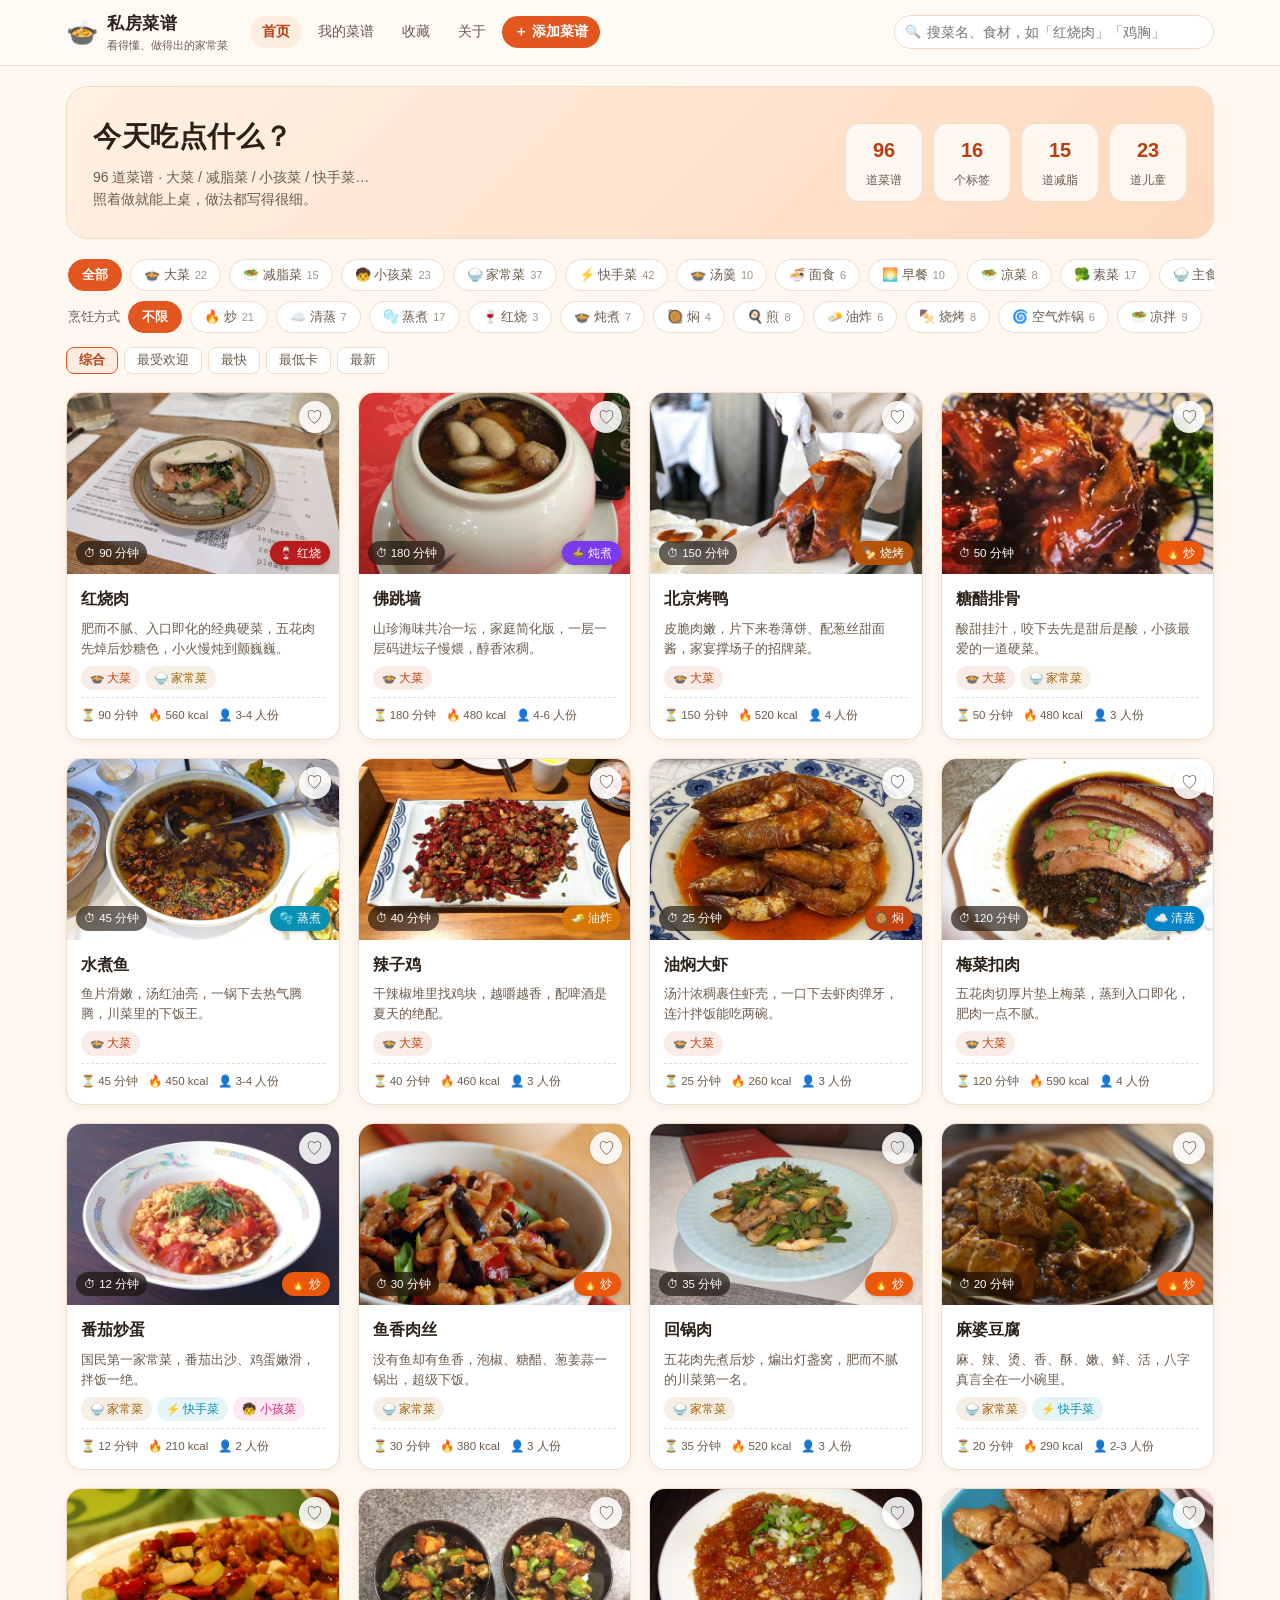
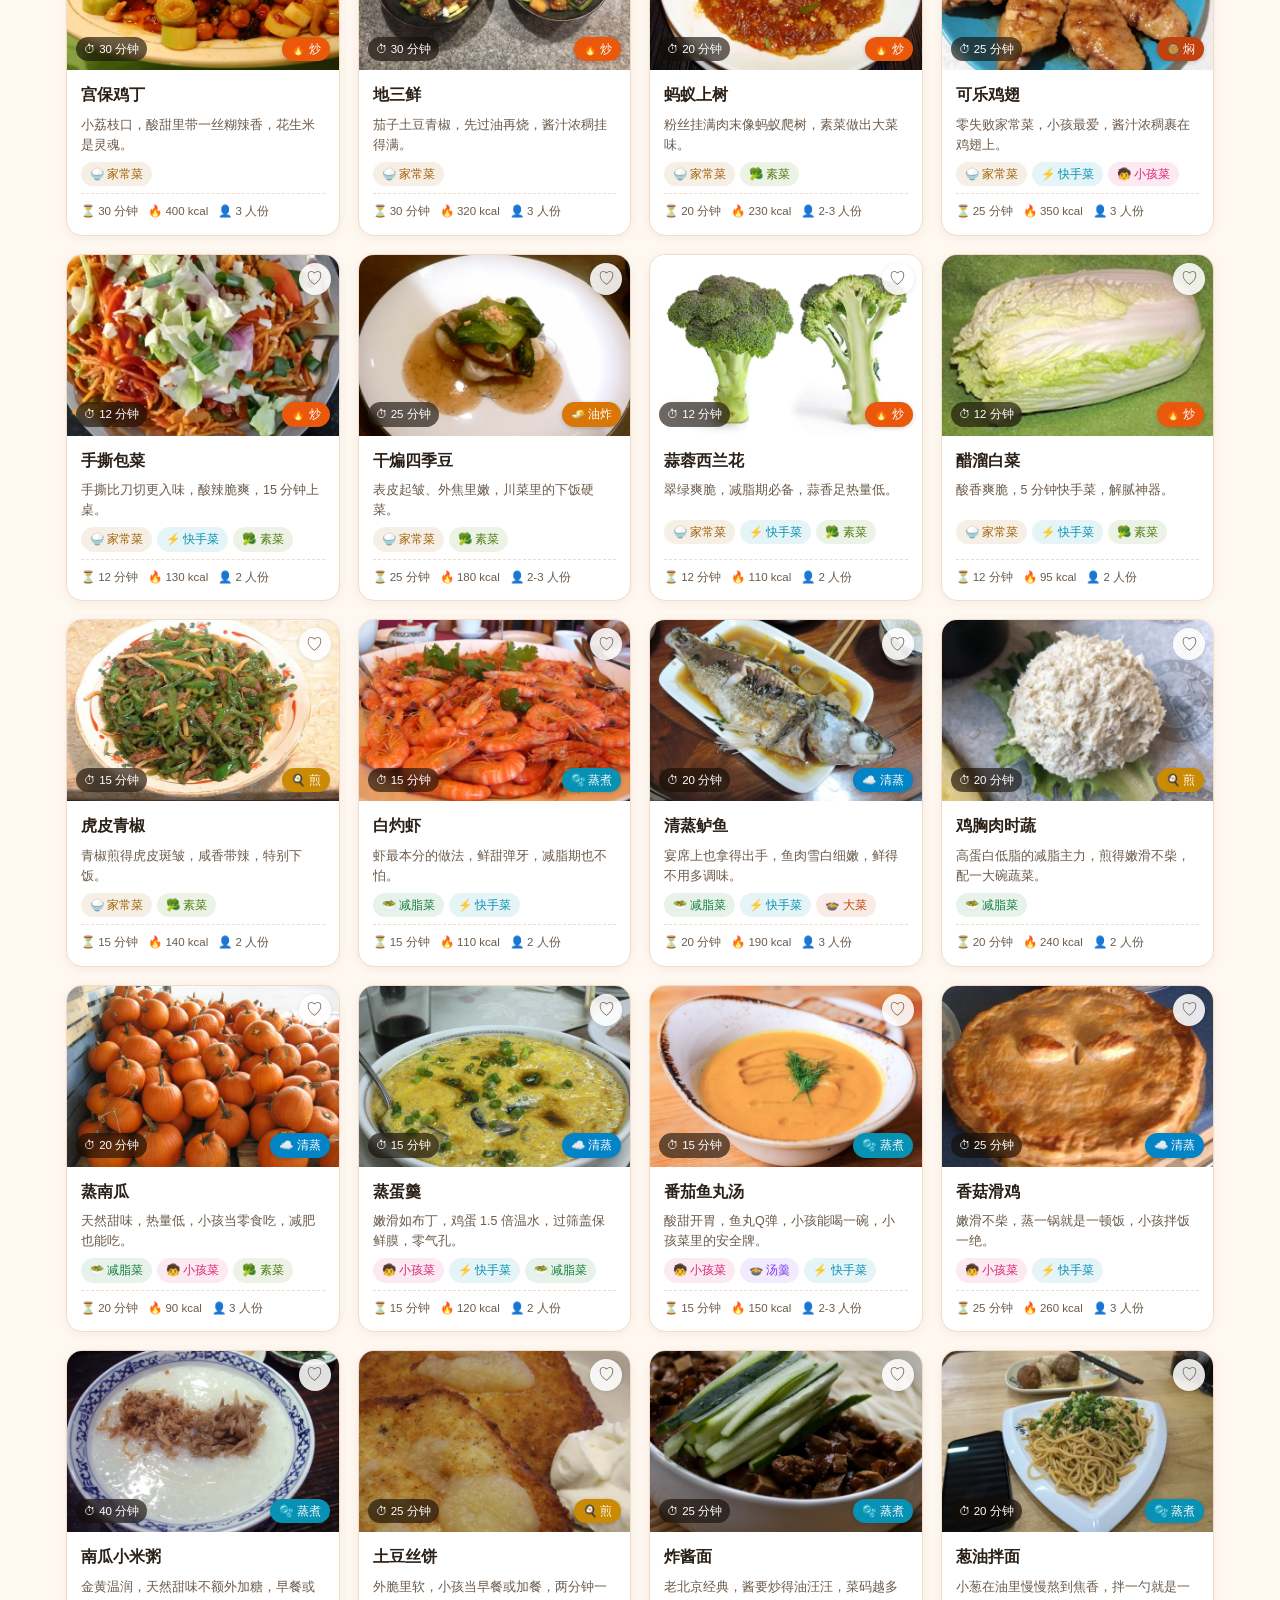
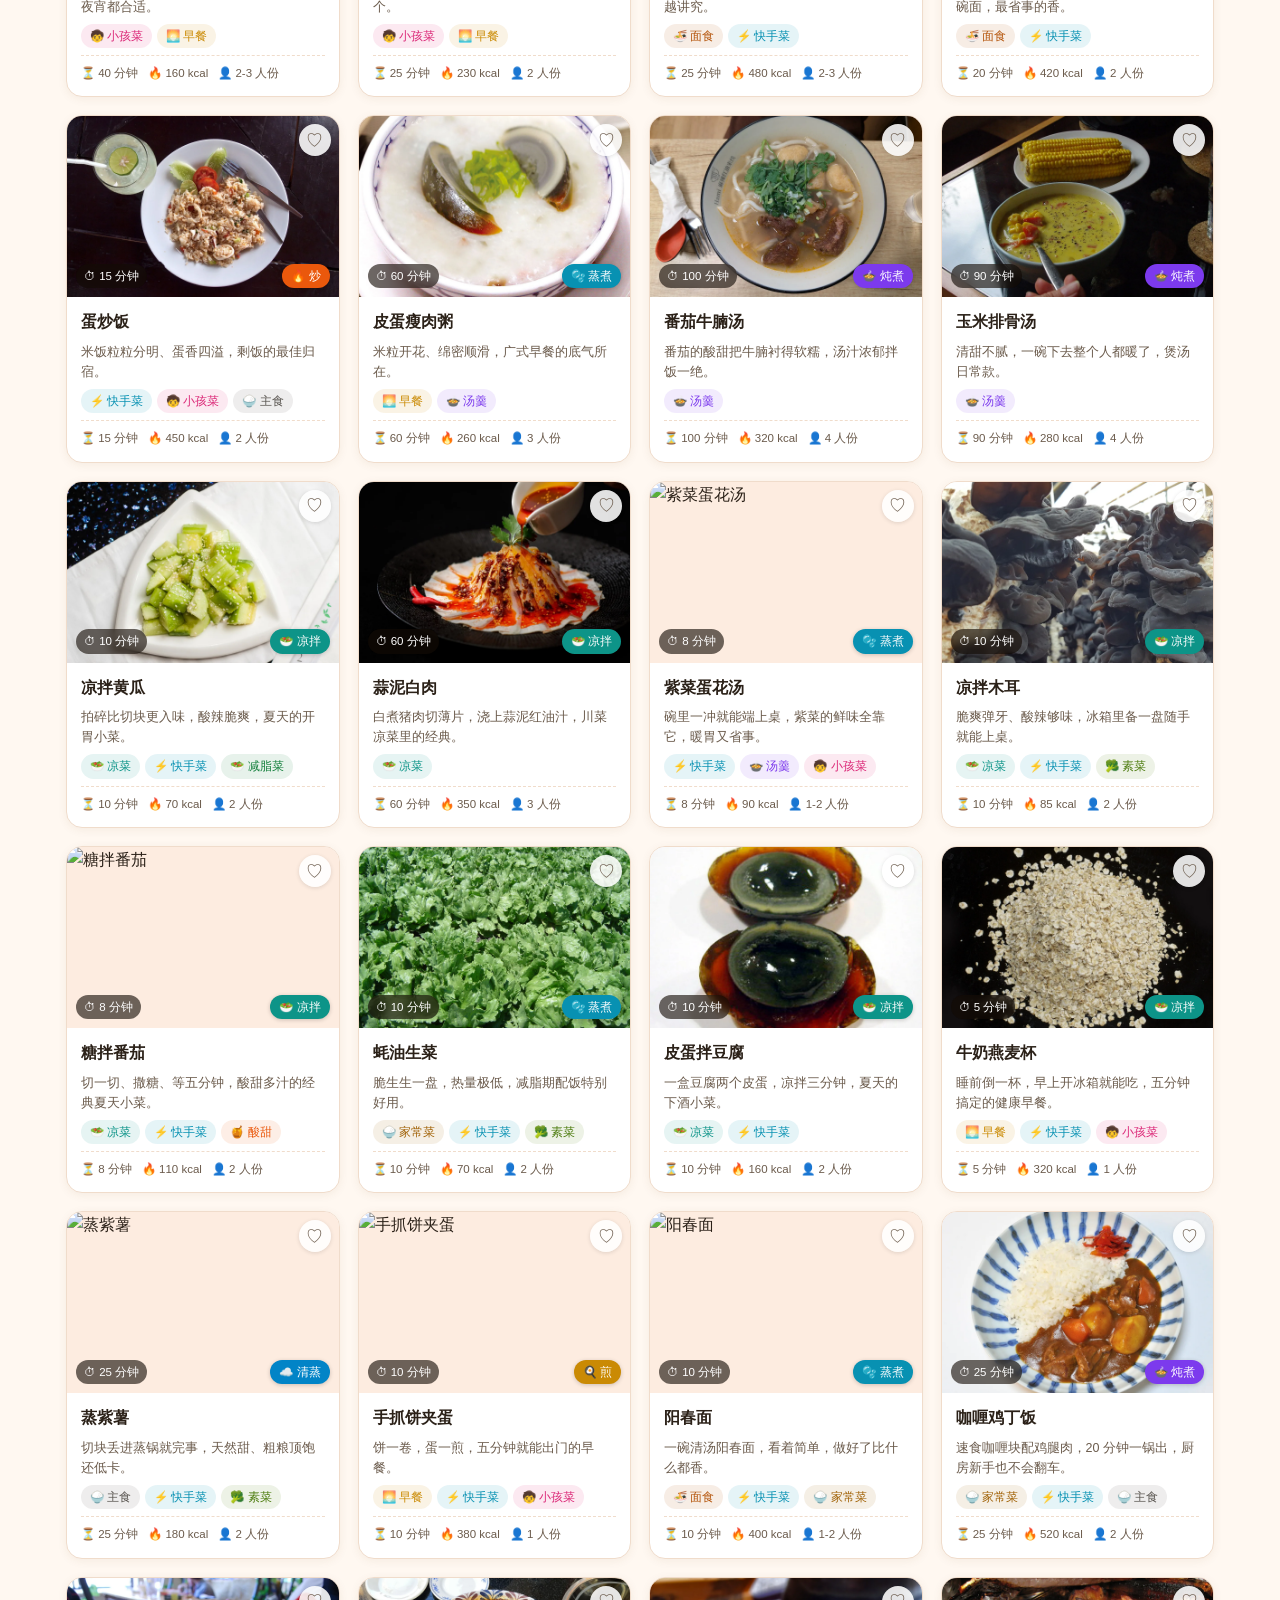
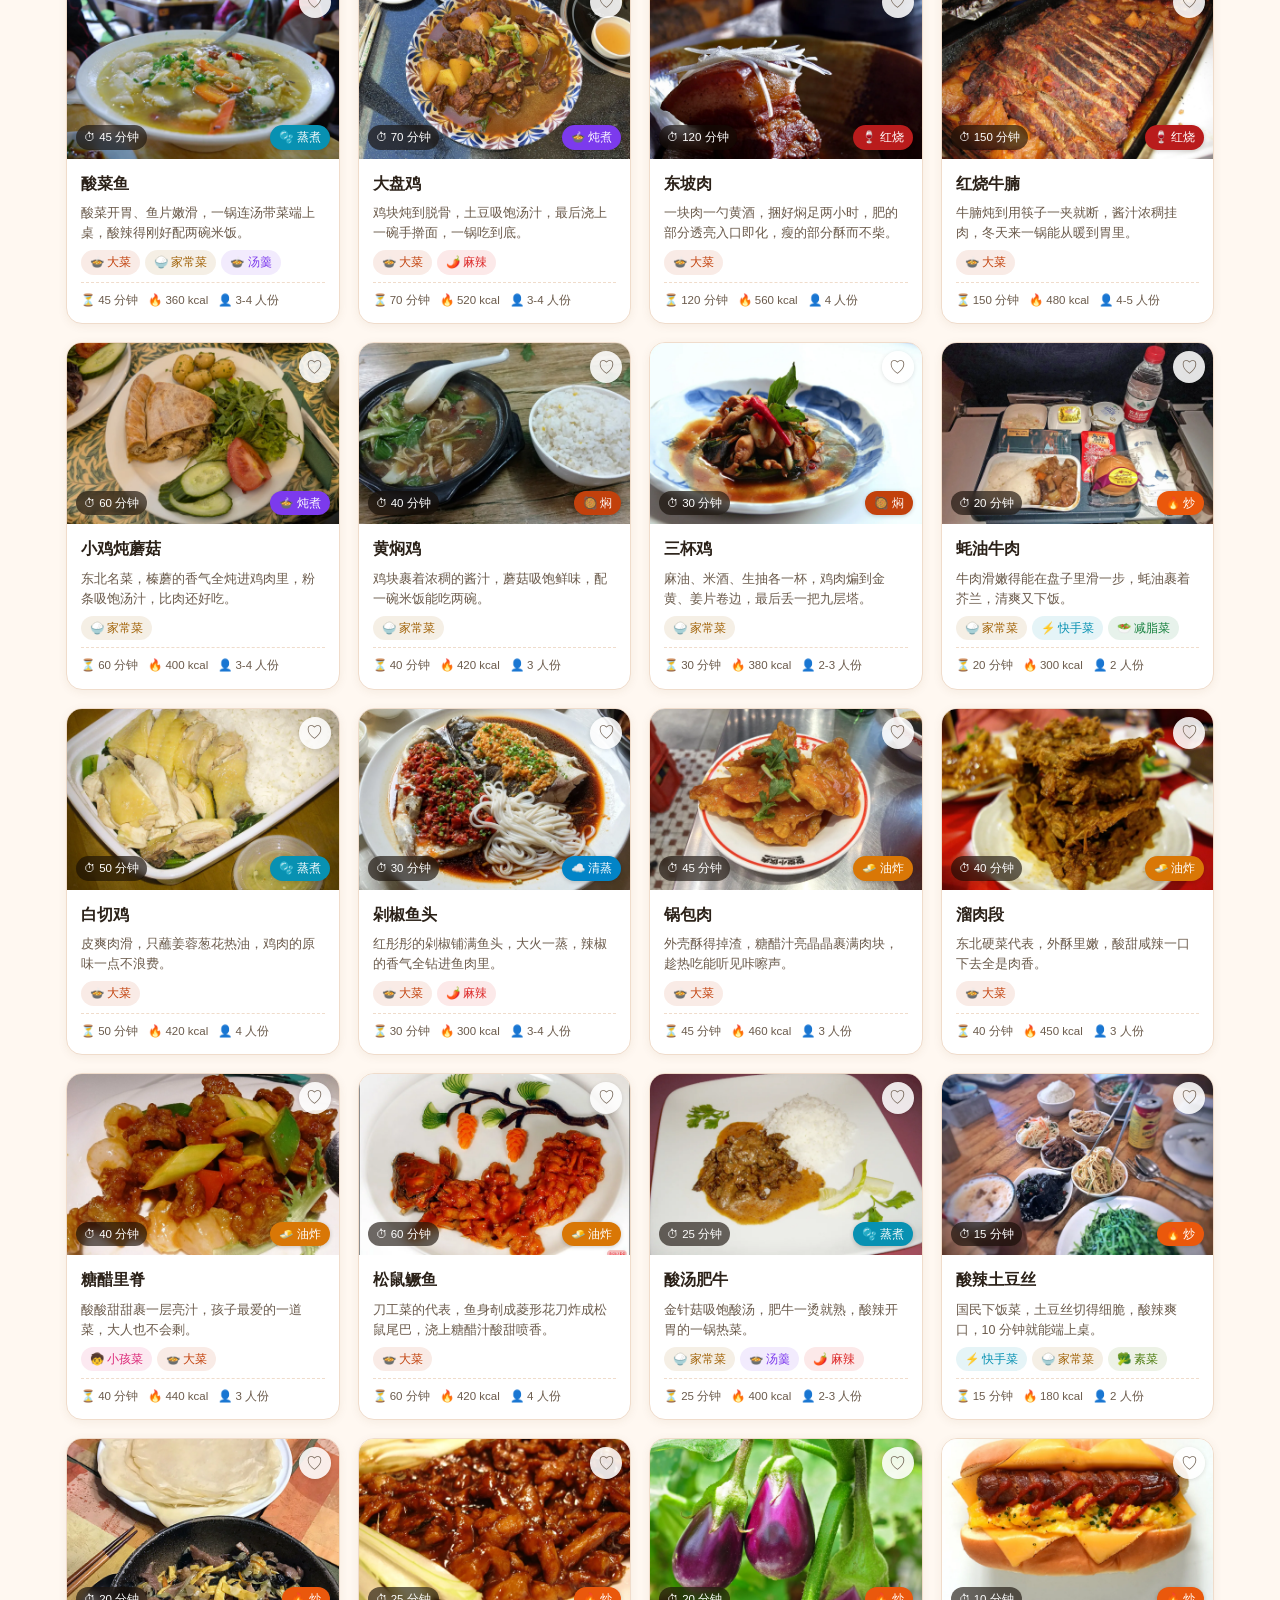
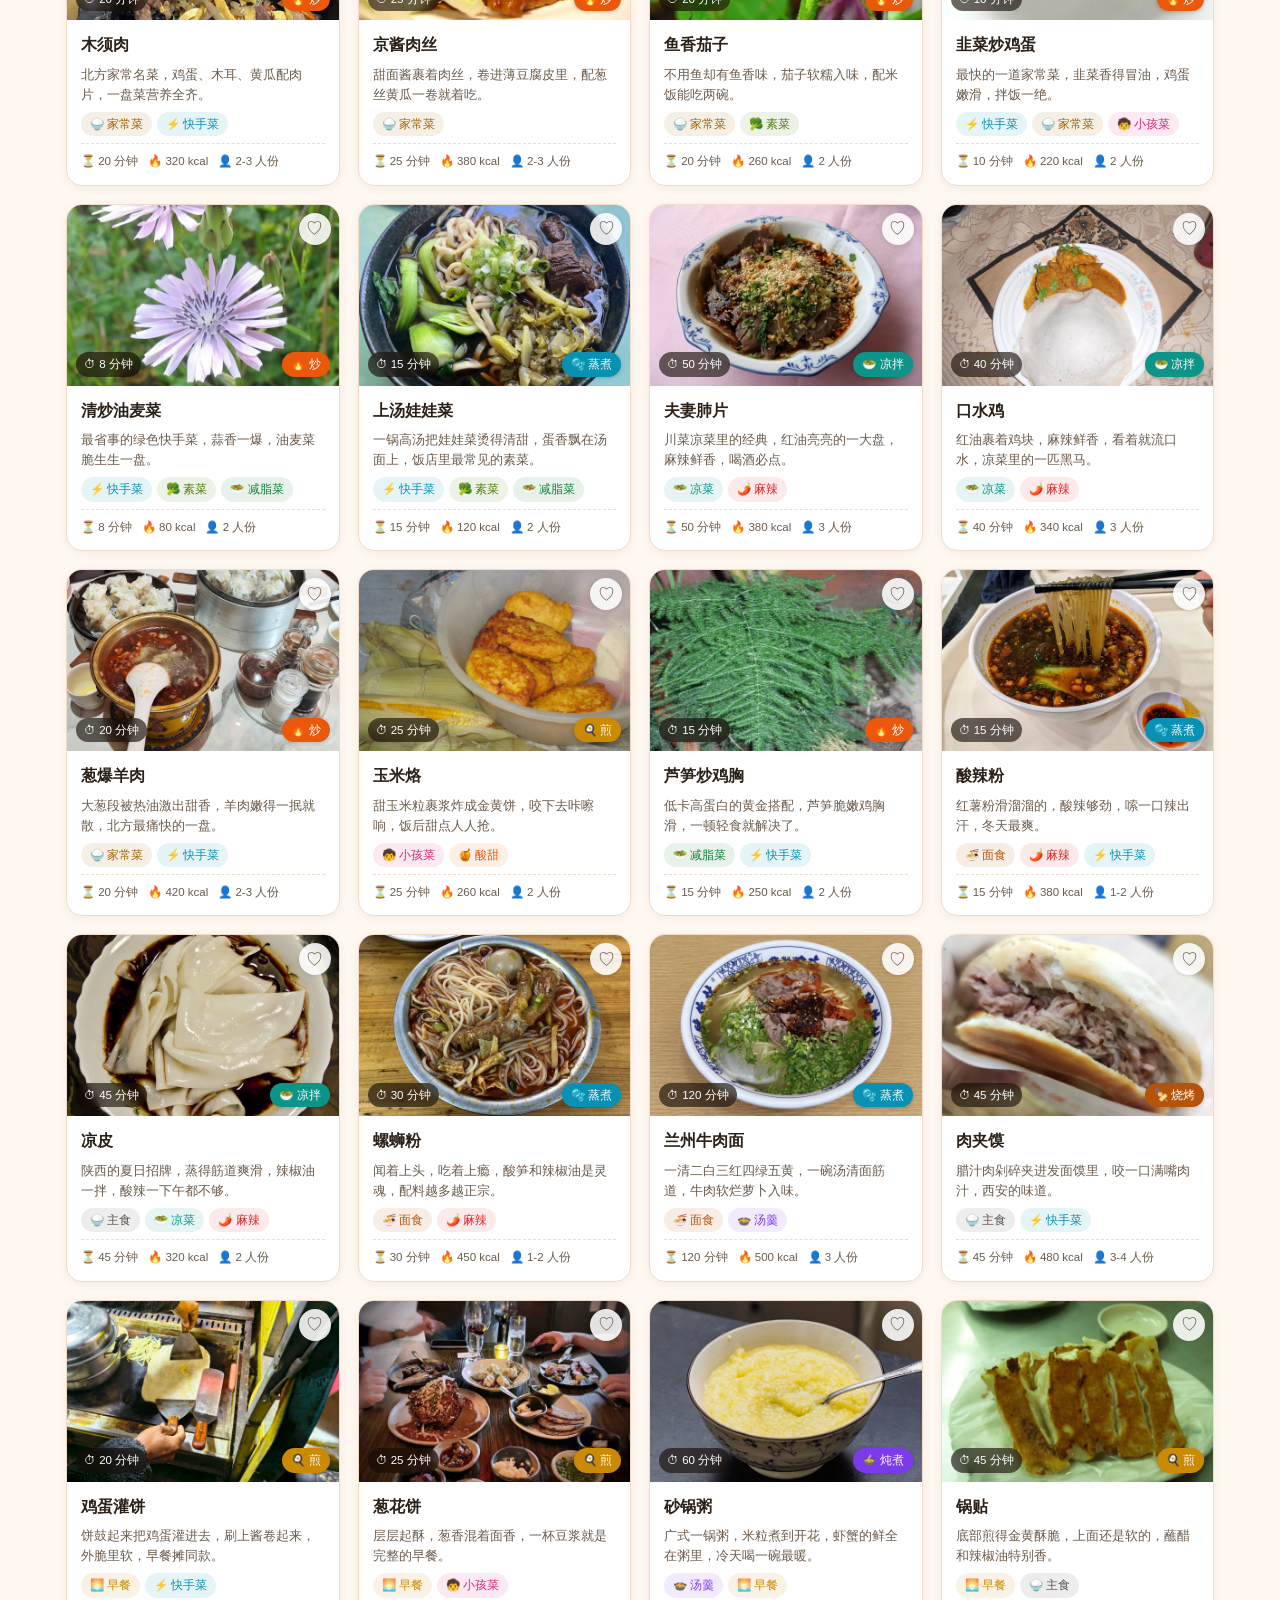
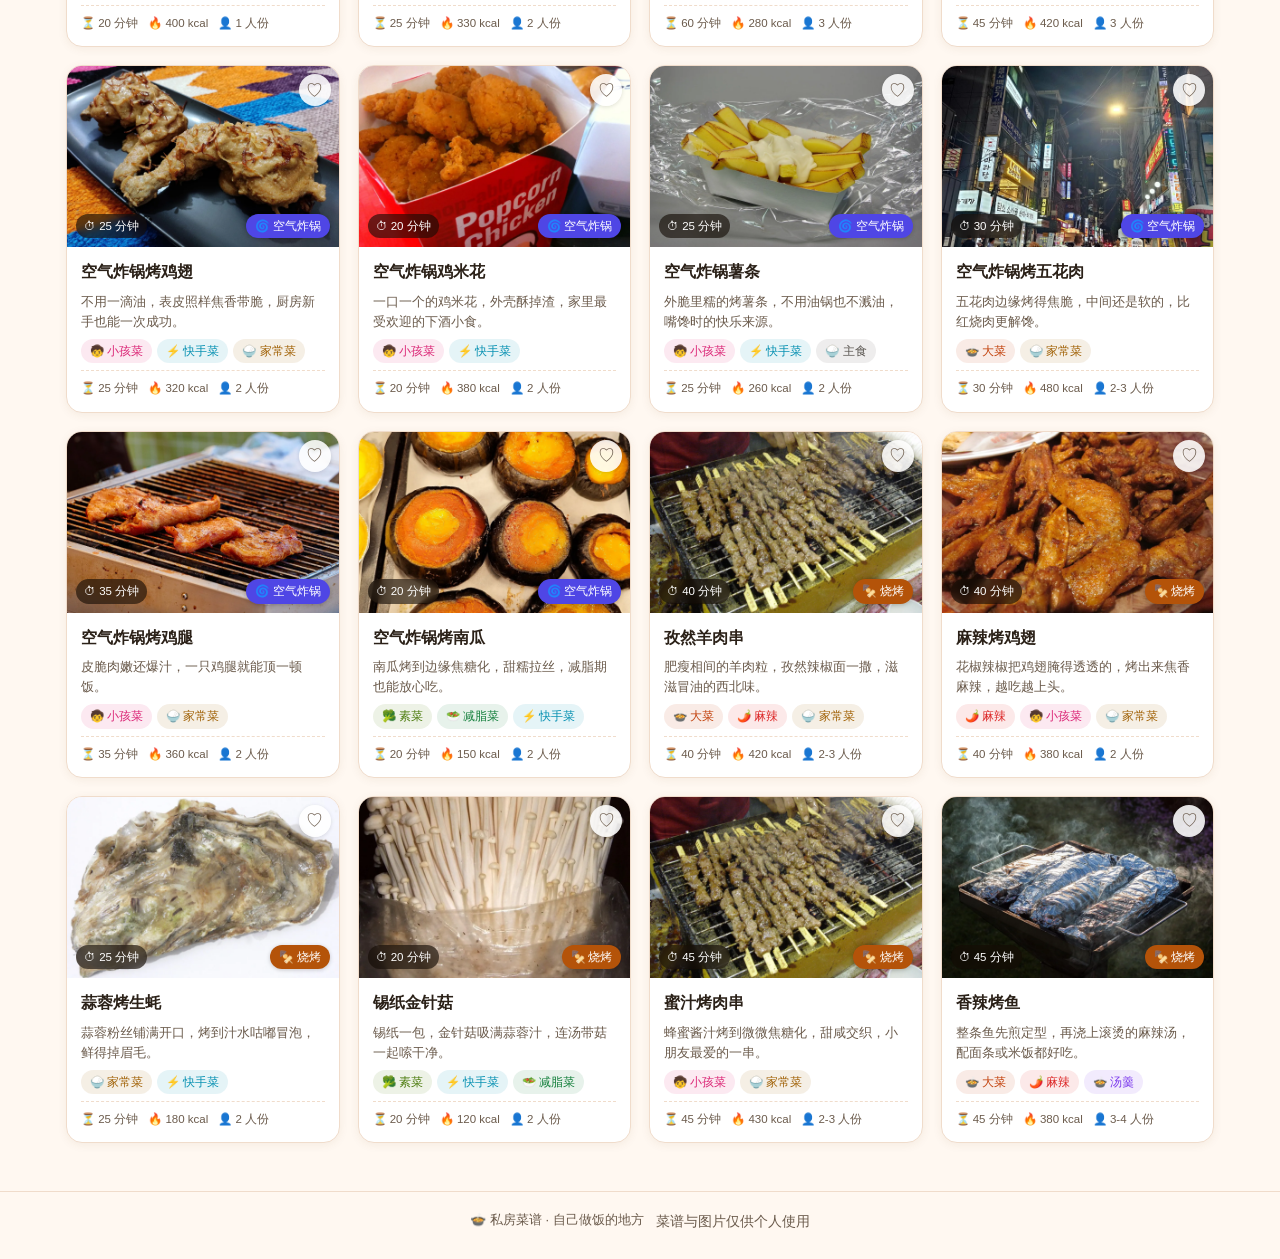
==== recipe/index.html @ ef54aab2 "update recipe site" ====
<!doctype html>
<html lang="zh-CN">
  <head>
    <meta charset="UTF-8" />
    <meta name="viewport" content="width=device-width, initial-scale=1.0, viewport-fit=cover" />
    <meta name="theme-color" content="#e2571f" />
    <link rel="icon" type="image/svg+xml" href="./favicon.svg" />
    <meta name="description" content="私房菜谱 · 大菜、减脂菜、小孩菜家常做法" />
    <title>私房菜谱 · 首页</title>
    <script type="module" crossorigin src="./assets/index-DafeTNTz.js"></script>
    <link rel="stylesheet" crossorigin href="./assets/index-Bd0nDFPo.css">
  </head>
  <body>
    <div id="root"></div>
  </body>
</html>
---- recipe/assets/index-Bd0nDFPo.css ----
:root{--brand: #e2571f;--brand-dark: #b93f10;--cream: #fff8f1;--cream-2: #fdece0;--ink: #2b2118;--ink-2: #6b5b4c;--line: #f0dccb;--card: #ffffff;--radius: 16px;--shadow: 0 2px 10px rgba(120, 70, 30, .07);--shadow-lg: 0 10px 30px rgba(120, 70, 30, .14)}*{box-sizing:border-box}html,body{margin:0;padding:0}body{font-family:-apple-system,BlinkMacSystemFont,PingFang SC,Microsoft YaHei,Segoe UI,Roboto,sans-serif;background:var(--cream);color:var(--ink);-webkit-font-smoothing:antialiased;line-height:1.6}img{max-width:100%;display:block}a{color:inherit;text-decoration:none}button{font-family:inherit;cursor:pointer}.muted{color:var(--ink-2);font-size:.88rem}.muted.small,.small{font-size:.8rem}.app{min-height:100vh;display:flex;flex-direction:column}.main{flex:1;width:100%;max-width:1180px;margin:0 auto;padding:20px 16px 48px}.site-header{position:sticky;top:0;z-index:50;background:#fffaf5eb;-webkit-backdrop-filter:blur(12px);backdrop-filter:blur(12px);border-bottom:1px solid var(--line)}.header-inner{max-width:1180px;margin:0 auto;padding:10px 16px;display:flex;align-items:center;gap:14px}.brand{display:flex;align-items:center;gap:9px;flex-shrink:0}.brand-mark{font-size:26px;line-height:1}.brand-text strong{display:block;font-size:17px;letter-spacing:.5px}.brand-text small{display:block;font-size:11px;color:var(--ink-2)}.main-nav{display:flex;align-items:center;gap:4px;margin-left:8px}.nav-btn{border:0;background:transparent;color:var(--ink-2);font-size:14px;padding:7px 12px;border-radius:999px;transition:.15s}.nav-btn:hover{background:var(--cream-2);color:var(--ink)}.nav-btn.active{background:var(--cream-2);color:var(--brand-dark);font-weight:600}.nav-btn.primary{background:var(--brand);color:#fff;font-weight:600}.nav-btn.primary:hover{background:var(--brand-dark);color:#fff}.search-box{margin-left:auto;position:relative;display:flex;align-items:center;background:#fff;border:1px solid var(--line);border-radius:999px;padding:0 10px;width:min(320px,38vw)}.search-box:focus-within{border-color:var(--brand);box-shadow:0 0 0 3px #e2571f1f}.search-icon{font-size:13px;opacity:.6}.search-box input{border:0;outline:0;background:transparent;padding:8px 6px;width:100%;font-size:14px;color:var(--ink)}.search-clear{border:0;background:transparent;color:var(--ink-2);font-size:13px;padding:0 2px}.menu-btn{display:none;border:1px solid var(--line);background:#fff;border-radius:10px;font-size:17px;padding:5px 10px}.hero{background:linear-gradient(135deg,#fff1e4,#ffe2cc 60%,#ffd9bd);border:1px solid var(--line);border-radius:22px;padding:28px 26px;display:flex;align-items:center;justify-content:space-between;gap:22px;flex-wrap:wrap;margin-bottom:18px}.hero-text h1{margin:0 0 6px;font-size:28px;letter-spacing:.5px}.hero-text p{margin:0;color:var(--ink-2);font-size:14px}.hero-stats{display:flex;gap:10px;flex-wrap:wrap}.hero-stats div{background:#ffffffbf;border:1px solid var(--line);border-radius:14px;padding:10px 16px;text-align:center;min-width:78px}.hero-stats b{display:block;font-size:20px;color:var(--brand-dark)}.hero-stats span{font-size:12px;color:var(--ink-2)}.method-strip{display:flex;gap:8px;align-items:center;overflow-x:auto;padding:0 2px 10px;scrollbar-width:thin}.strip-label{font-size:12.5px;color:var(--ink-2);white-space:nowrap;flex:none}.card-method{position:absolute;right:9px;bottom:9px;color:#fff;font-size:11.5px;padding:3px 9px;border-radius:999px;box-shadow:0 1px 4px #140c0633}.detail-method{display:flex;align-items:center;gap:6px;margin:0 0 12px}.filter-bar{margin-bottom:18px}.tag-strip{display:flex;gap:8px;overflow-x:auto;padding:2px 2px 10px;scrollbar-width:thin}.chip{border:1px solid var(--line);background:#fff;color:var(--ink-2);border-radius:999px;padding:6px 13px;font-size:13px;white-space:nowrap;display:inline-flex;align-items:center;gap:5px;transition:.15s}.chip:hover{border-color:var(--brand);color:var(--brand-dark)}.chip.active{background:var(--brand);border-color:var(--brand);color:#fff;font-weight:600}.chip.tiny{font-size:11.5px;padding:3px 9px;border:0}.chip-count{font-style:normal;font-size:11px;opacity:.65}.sort-row{display:flex;gap:6px;margin-top:4px}.sort-btn{border:1px solid var(--line);background:#fff;color:var(--ink-2);border-radius:8px;padding:4px 12px;font-size:12.5px}.sort-btn.active{border-color:var(--brand);color:var(--brand-dark);background:var(--cream-2);font-weight:600}.grid{display:grid;grid-template-columns:repeat(auto-fill,minmax(240px,1fr));gap:18px}.card{background:var(--card);border:1px solid var(--line);border-radius:var(--radius);overflow:hidden;box-shadow:var(--shadow);cursor:pointer;transition:transform .18s,box-shadow .18s;display:flex;flex-direction:column}.card:hover{transform:translateY(-3px);box-shadow:var(--shadow-lg)}.card-cover{position:relative;aspect-ratio:3 / 2;background:var(--cream-2);overflow:hidden}.card-cover img{width:100%;height:100%;object-fit:cover}.card-noimg{width:100%;height:100%;display:flex;align-items:center;justify-content:center;font-size:42px;background:linear-gradient(135deg,#ffe9d2,#ffd3ae)}.card-time{position:absolute;left:9px;bottom:9px;background:#140c069e;color:#fff;font-size:11.5px;padding:3px 8px;border-radius:999px;-webkit-backdrop-filter:blur(4px);backdrop-filter:blur(4px)}.fav-btn{position:absolute;right:8px;top:8px;width:32px;height:32px;border-radius:50%;border:0;background:#ffffffe0;color:var(--ink-2);font-size:17px;line-height:1;display:grid;place-items:center;box-shadow:0 1px 4px #0000001f}.fav-btn.on{color:#e0245e}.card-badge{position:absolute;left:9px;top:9px;background:var(--brand);color:#fff;font-size:11px;padding:3px 8px;border-radius:999px}.card-body{padding:12px 14px 14px;display:flex;flex-direction:column;gap:7px;flex:1}.card-title{margin:0;font-size:16px}.card-desc{margin:0;font-size:12.5px;color:var(--ink-2);display:-webkit-box;-webkit-line-clamp:2;-webkit-box-orient:vertical;overflow:hidden;min-height:2.6em}.card-tags{display:flex;gap:5px;flex-wrap:wrap}.card-meta{margin-top:auto;display:flex;gap:10px;flex-wrap:wrap;font-size:11.5px;color:var(--ink-2);border-top:1px dashed var(--line);padding-top:8px}.btn{display:inline-flex;align-items:center;gap:5px;border:1px solid var(--line);background:#fff;color:var(--ink);border-radius:10px;padding:8px 15px;font-size:14px;transition:.15s;white-space:nowrap}.btn:hover{border-color:var(--brand);color:var(--brand-dark)}.btn.primary{background:var(--brand);border-color:var(--brand);color:#fff;font-weight:600}.btn.primary:hover{background:var(--brand-dark);border-color:var(--brand-dark);color:#fff}.btn.ghost{background:transparent}.btn.small{padding:4px 10px;font-size:12.5px}.btn.danger,.btn.ghost.danger{color:#c2410c}.btn:disabled{opacity:.5;cursor:not-allowed}.icon-btn{border:1px solid var(--line);background:#fff;border-radius:8px;width:30px;height:30px;flex-shrink:0;color:var(--ink-2);font-size:13px}.icon-btn.danger:hover{border-color:#e0245e;color:#e0245e}.empty{text-align:center;padding:70px 20px;color:var(--ink-2)}.empty-emoji{font-size:46px;display:block;margin-bottom:10px}.empty p{margin:0 0 16px}.page-head{display:flex;align-items:flex-end;justify-content:space-between;gap:14px;flex-wrap:wrap;margin-bottom:18px}.page-head h1{margin:0 0 4px;font-size:24px}.page-head p{margin:0}.page-actions{display:flex;gap:8px;flex-wrap:wrap}.toast{position:fixed;left:50%;top:74px;transform:translate(-50%);background:#1e140ce0;color:#fff;padding:8px 16px;border-radius:999px;font-size:13px;z-index:200}.detail{max-width:900px;margin:0 auto}.back-link{border:0;background:transparent;color:var(--ink-2);font-size:13.5px;padding:0 0 12px}.back-link:hover{color:var(--brand-dark)}.detail-hero{display:grid;grid-template-columns:minmax(0,420px) 1fr;gap:24px;margin-bottom:22px}.detail-cover{border-radius:20px;overflow:hidden;border:1px solid var(--line);box-shadow:var(--shadow);aspect-ratio:3 / 2;background:var(--cream-2)}.detail-cover img{width:100%;height:100%;object-fit:cover}.detail-intro h1{margin:0 0 8px;font-size:30px}.detail-desc{color:var(--ink-2);margin:0 0 12px}.detail-tags{display:flex;gap:6px;flex-wrap:wrap;margin-bottom:8px}.detail-flavors{margin:0 0 14px;font-size:13px;color:var(--ink-2)}.detail-stats{display:flex;gap:10px;flex-wrap:wrap;margin-bottom:16px}.detail-stats div{background:#fff;border:1px solid var(--line);border-radius:12px;padding:8px 14px;min-width:72px;text-align:center}.detail-stats b{display:block;font-size:17px;color:var(--brand-dark)}.detail-stats span{font-size:11.5px;color:var(--ink-2)}.detail-actions{display:flex;gap:8px;flex-wrap:wrap}.detail-body{display:flex;flex-direction:column;gap:18px}.panel{background:#fff;border:1px solid var(--line);border-radius:var(--radius);padding:18px 20px;box-shadow:var(--shadow)}.panel-head{display:flex;align-items:center;justify-content:space-between;gap:10px;margin-bottom:14px}.panel-head h2{margin:0;font-size:18px;position:relative;padding-left:12px}.panel-head h2:before{content:"";position:absolute;left:0;top:4px;bottom:4px;width:4px;border-radius:3px;background:var(--brand)}.ing-group+.ing-group{margin-top:16px}.ing-group-title{margin:0 0 8px;font-size:13.5px;color:var(--brand-dark);font-weight:700}.ing-list{list-style:none;margin:0;padding:0;display:grid;grid-template-columns:repeat(auto-fill,minmax(210px,1fr));gap:6px}.ing-item{width:100%;display:flex;align-items:center;gap:8px;border:1px solid var(--line);background:var(--cream);border-radius:10px;padding:7px 11px;font-size:13.5px;text-align:left;transition:.12s}.ing-item:hover{border-color:var(--brand)}.ing-item.on{background:#eaf7ee;border-color:#86c79b;color:#14532d}.ing-item.on .ing-amount{text-decoration:line-through;opacity:.6}.tick{width:17px;height:17px;border-radius:5px;border:1.5px solid var(--line);background:#fff;display:grid;place-items:center;font-size:11px;color:#15803d;flex-shrink:0}.ing-item.on .tick{background:#15803d;border-color:#15803d;color:#fff}.ing-name{flex:1}.ing-amount{color:var(--ink-2);font-size:12.5px}.steps{list-style:none;margin:0;padding:0;display:flex;flex-direction:column;gap:14px;counter-reset:step}.steps li{display:flex;gap:12px;align-items:flex-start}.steps p{margin:0;font-size:14.5px}.step-no{width:26px;height:26px;flex-shrink:0;border-radius:50%;background:var(--cream-2);color:var(--brand-dark);font-size:13px;font-weight:700;display:grid;place-items:center}.step-no.static{margin-top:2px}.tips ul{margin:0;padding-left:20px;font-size:14px;color:var(--ink-2)}.tips li+li{margin-top:6px}.related-row{display:grid;grid-template-columns:repeat(auto-fill,minmax(130px,1fr));gap:12px}.related-item{border:1px solid var(--line);border-radius:12px;overflow:hidden;background:#fff;padding:0;text-align:left;transition:.15s}.related-item:hover{border-color:var(--brand);transform:translateY(-2px)}.related-item img{width:100%;aspect-ratio:3 / 2;object-fit:cover}.related-item span{display:block;padding:7px 9px;font-size:13px}.cook{min-height:100vh;background:#1c1410;color:#f7ede6;display:flex;flex-direction:column;padding:16px 18px 26px;gap:18px}.cook-top{display:flex;align-items:center;gap:12px}.cook-top h2{margin:0;font-size:18px}.cook-top .btn.ghost{border-color:#4a3a30;color:#f0e2d8}.cook-progress{margin-left:auto;font-size:13px;color:#c9b3a4}.cook-body{flex:1;display:grid;grid-template-columns:minmax(0,380px) 1fr;gap:26px;align-items:center}.cook-cover{border-radius:18px;overflow:hidden;border:1px solid #4a3a30}.cook-cover img{width:100%;aspect-ratio:3 / 2;object-fit:cover}.cook-step-no{display:inline-block;background:var(--brand);color:#fff;font-size:12.5px;padding:3px 12px;border-radius:999px}.cook-step p{font-size:clamp(20px,3.4vw,30px);line-height:1.55;margin:14px 0 0}.cook-bar{display:flex;align-items:center;justify-content:space-between;gap:14px;flex-wrap:wrap}.cook-timer{display:flex;align-items:center;gap:8px}.timer-num{font-size:24px;font-variant-numeric:tabular-nums;color:#ffb27a}.cook-nav{display:flex;gap:8px}.cook-nav .btn.ghost{border-color:#4a3a30;color:#f0e2d8}.cook-steps{display:flex;gap:6px;flex-wrap:wrap}.cook-dot{width:30px;height:30px;border-radius:50%;border:1px solid #4a3a30;background:transparent;color:#c9b3a4;font-size:12.5px}.cook-dot.on{background:var(--brand);border-color:var(--brand);color:#fff}.mine-wrap{display:flex;flex-direction:column;gap:6px}.mine-tools{display:flex;gap:6px}.mine-tools .btn{flex:1;justify-content:center}.form-page{max-width:760px;margin:0 auto;display:flex;flex-direction:column;gap:16px}.form-head h1{margin:0 0 4px;font-size:24px}.form-head p{margin:0;color:var(--ink-2);font-size:13.5px}.cover-uploader{display:flex;gap:16px;align-items:flex-start;flex-wrap:wrap}.cover-preview{width:220px;aspect-ratio:3 / 2;border-radius:14px;border:1px dashed var(--line);background:var(--cream);display:grid;place-items:center;overflow:hidden}.cover-preview img{width:100%;height:100%;object-fit:cover}.cover-empty{color:var(--ink-2);font-size:13px}.cover-actions{display:flex;flex-direction:column;gap:8px;align-items:flex-start}.field{display:flex;flex-direction:column;gap:5px;margin-bottom:12px}.field>span{font-size:13px;color:var(--ink-2);font-weight:600}.field input,.field textarea,.field select{border:1px solid var(--line);border-radius:10px;padding:9px 11px;font-size:14px;font-family:inherit;background:#fff;color:var(--ink);outline:0;width:100%}.field input:focus,.field textarea:focus,.field select:focus{border-color:var(--brand);box-shadow:0 0 0 3px #e2571f1f}.field-row{display:grid;grid-template-columns:repeat(auto-fit,minmax(140px,1fr));gap:12px}.tag-picker{display:flex;gap:7px;flex-wrap:wrap}.group-draft{border:1px solid var(--line);border-radius:12px;padding:12px;margin-bottom:12px;background:var(--cream)}.group-draft-head{display:flex;gap:8px;margin-bottom:10px}.group-name{flex:1;border:1px solid var(--line);border-radius:9px;padding:7px 10px;font-size:13.5px;font-weight:600;outline:0;background:#fff}.item-row{display:flex;gap:8px;align-items:flex-start;margin-bottom:8px}.item-row input,.item-row textarea{flex:1;border:1px solid var(--line);border-radius:9px;padding:7px 10px;font-size:13.5px;font-family:inherit;outline:0;background:#fff;resize:vertical}.item-row textarea{line-height:1.5}.step-row .step-no{margin-top:3px}.form-error{background:#fdecea;border:1px solid #f5c2bd;color:#a8271c;border-radius:10px;padding:10px 14px;font-size:13.5px}.form-foot{display:flex;justify-content:flex-end;gap:10px;padding-bottom:20px}.about-list{margin:0;padding-left:20px;font-size:14px;color:var(--ink-2)}.about-list li+li{margin-top:6px}.credit-list{list-style:none;margin:0 0 10px;padding:0;font-size:13px;color:var(--ink-2);max-height:320px;overflow:auto}.credit-list li{display:flex;justify-content:space-between;gap:10px;padding:4px 0;border-bottom:1px dashed var(--line)}.credit-list a{color:var(--brand)}.site-footer{border-top:1px solid var(--line);padding:18px 16px 26px;text-align:center;display:flex;gap:12px;justify-content:center;flex-wrap:wrap;font-size:13px;color:var(--ink-2)}@media(max-width:860px){.detail-hero,.cook-body{grid-template-columns:1fr}}@media(max-width:720px){.menu-btn{display:block}.main-nav{display:none;position:absolute;top:100%;left:0;right:0;background:#fff;border-bottom:1px solid var(--line);flex-direction:column;align-items:stretch;padding:10px 16px 14px;gap:6px;box-shadow:var(--shadow-lg)}.main-nav.open{display:flex}.nav-btn{text-align:left;border-radius:10px;padding:9px 12px}.search-box{width:auto;flex:1;min-width:0}.brand-text small{display:none}.hero-text h1{font-size:23px}.grid{grid-template-columns:repeat(auto-fill,minmax(160px,1fr));gap:12px}.card-desc{display:none}.detail-intro h1{font-size:24px}}
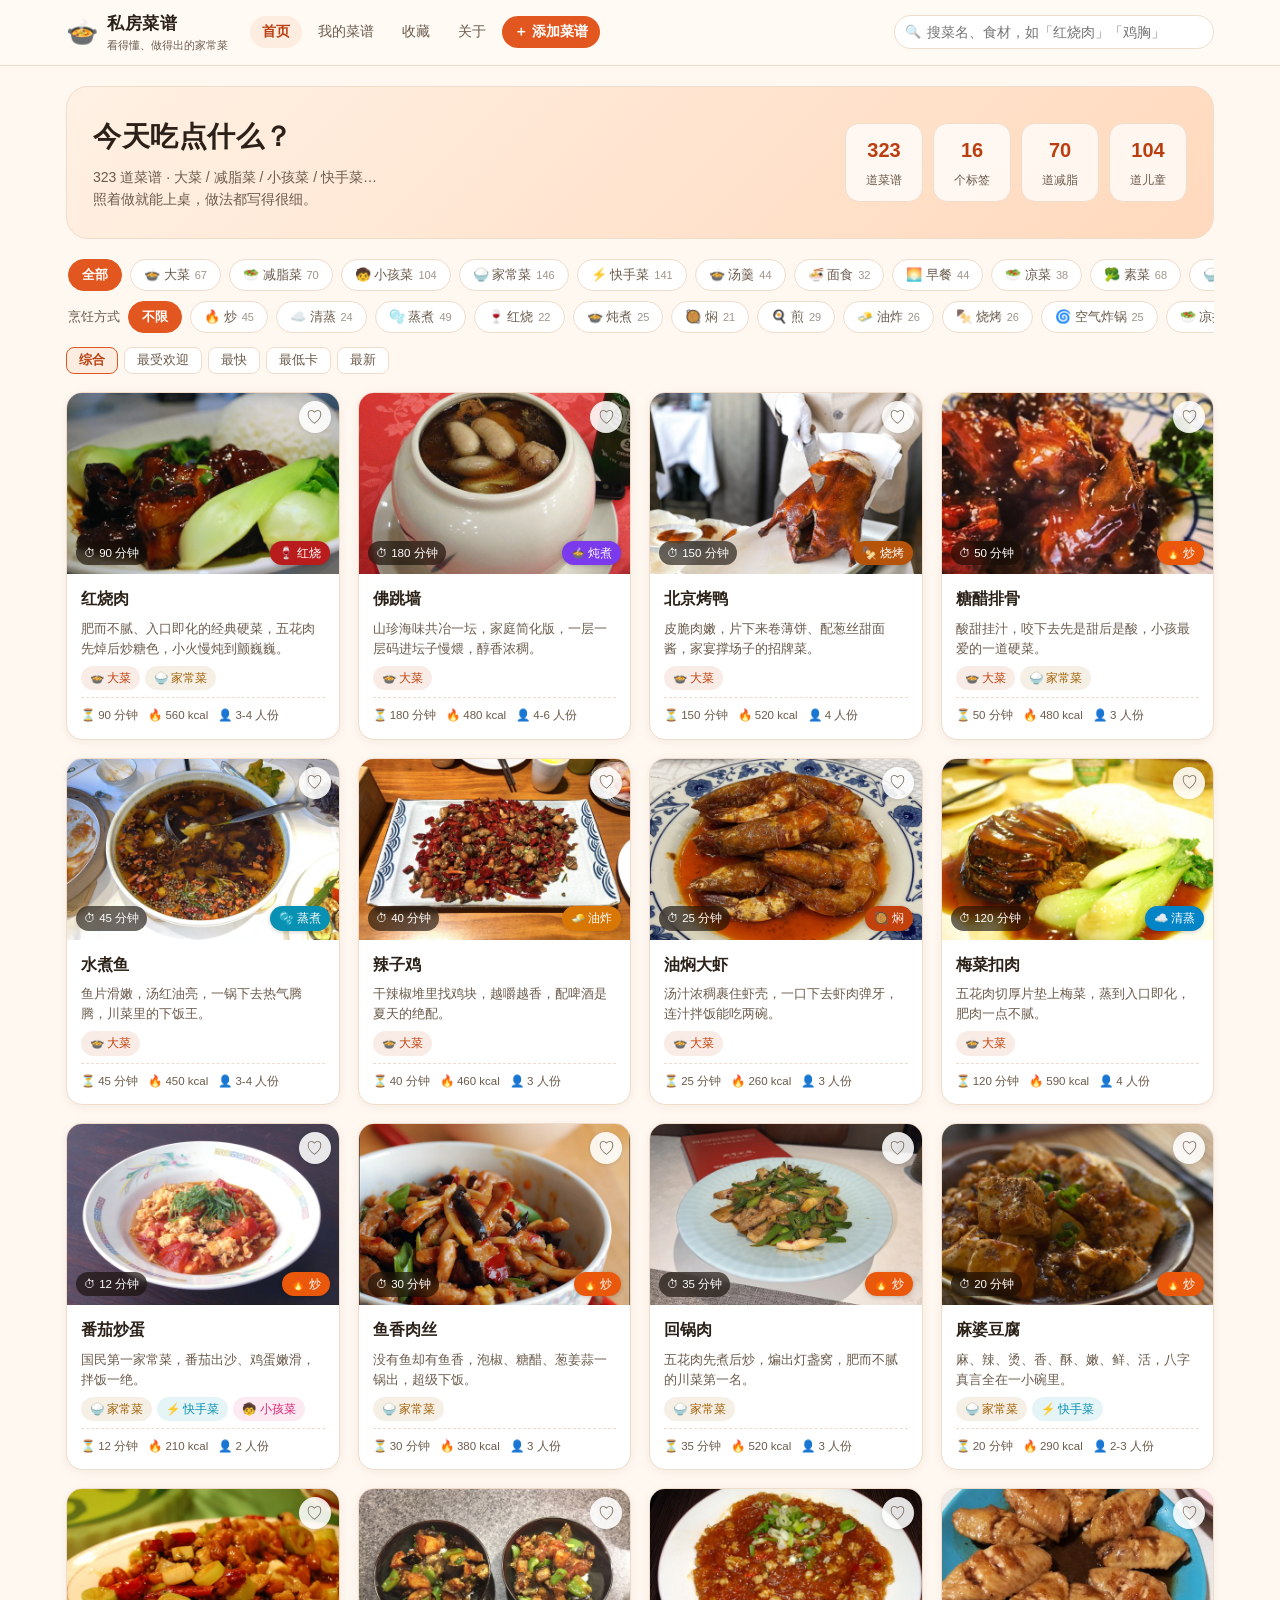
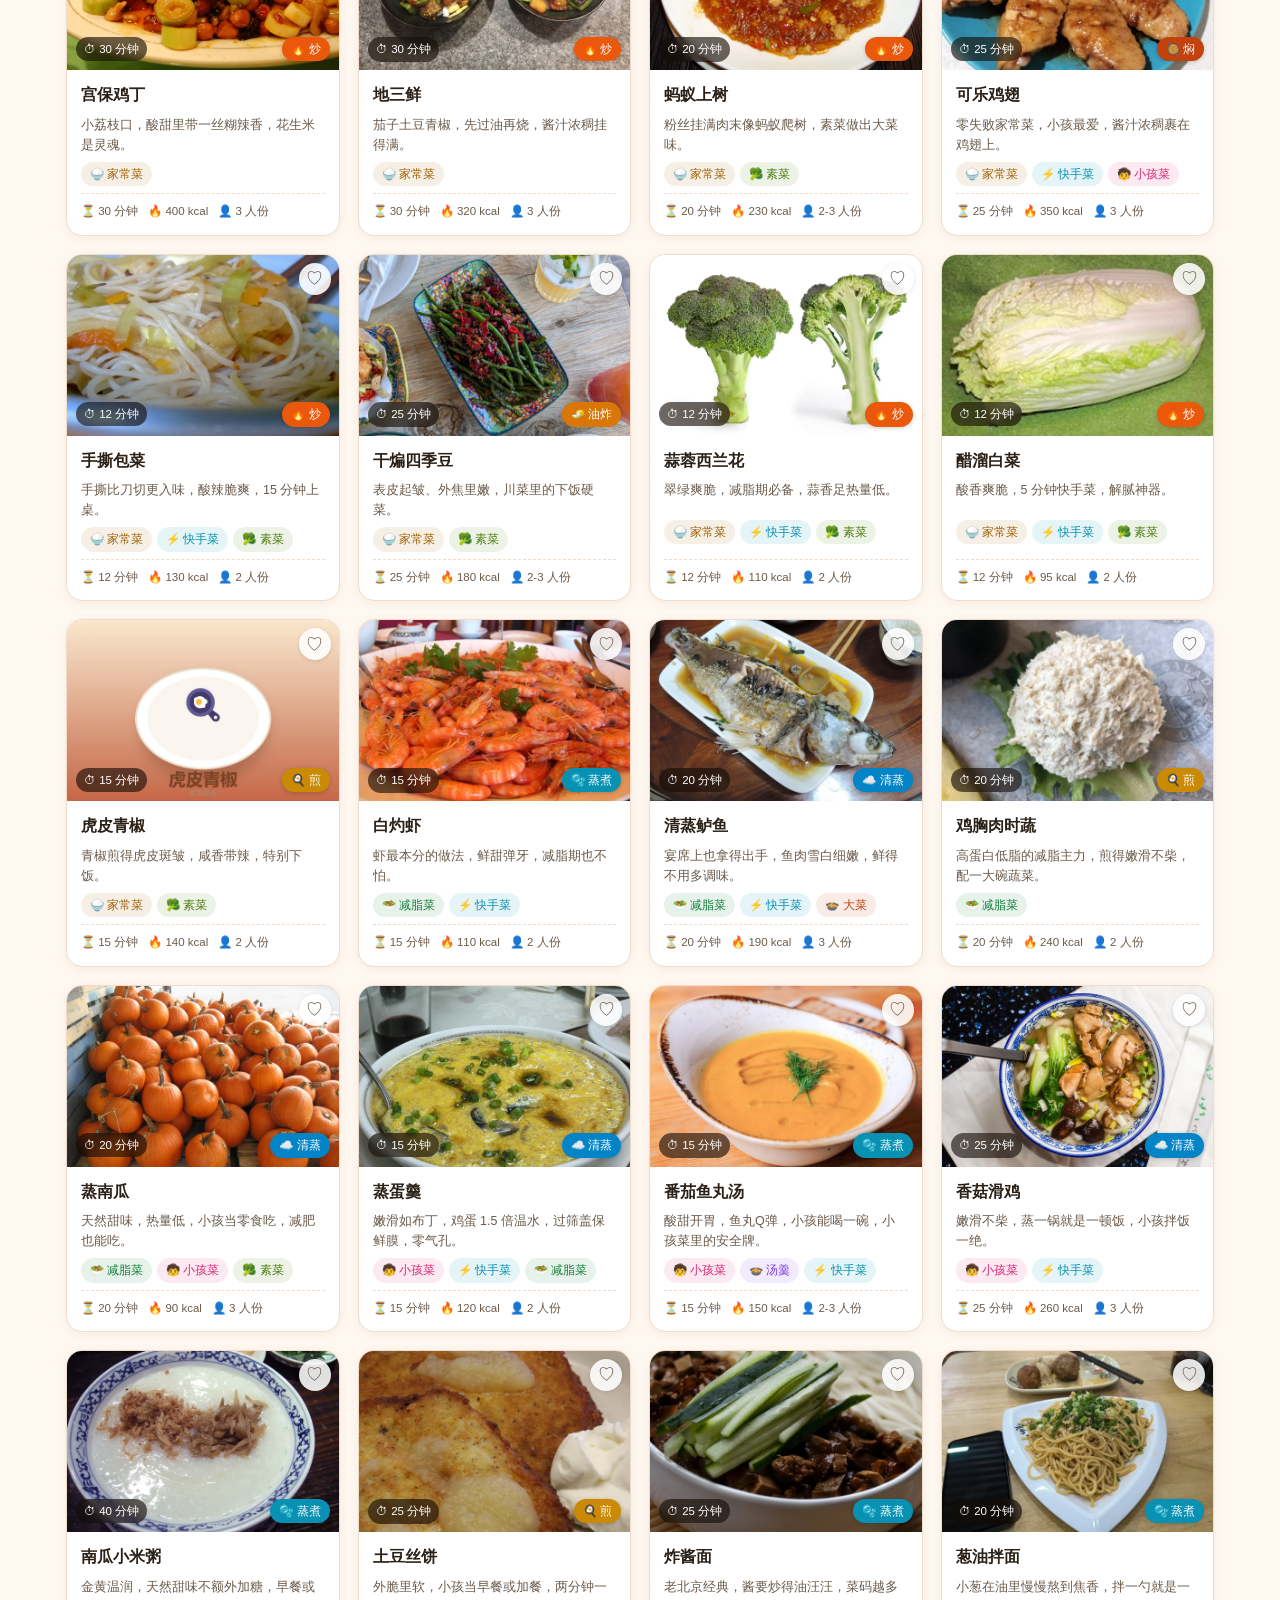
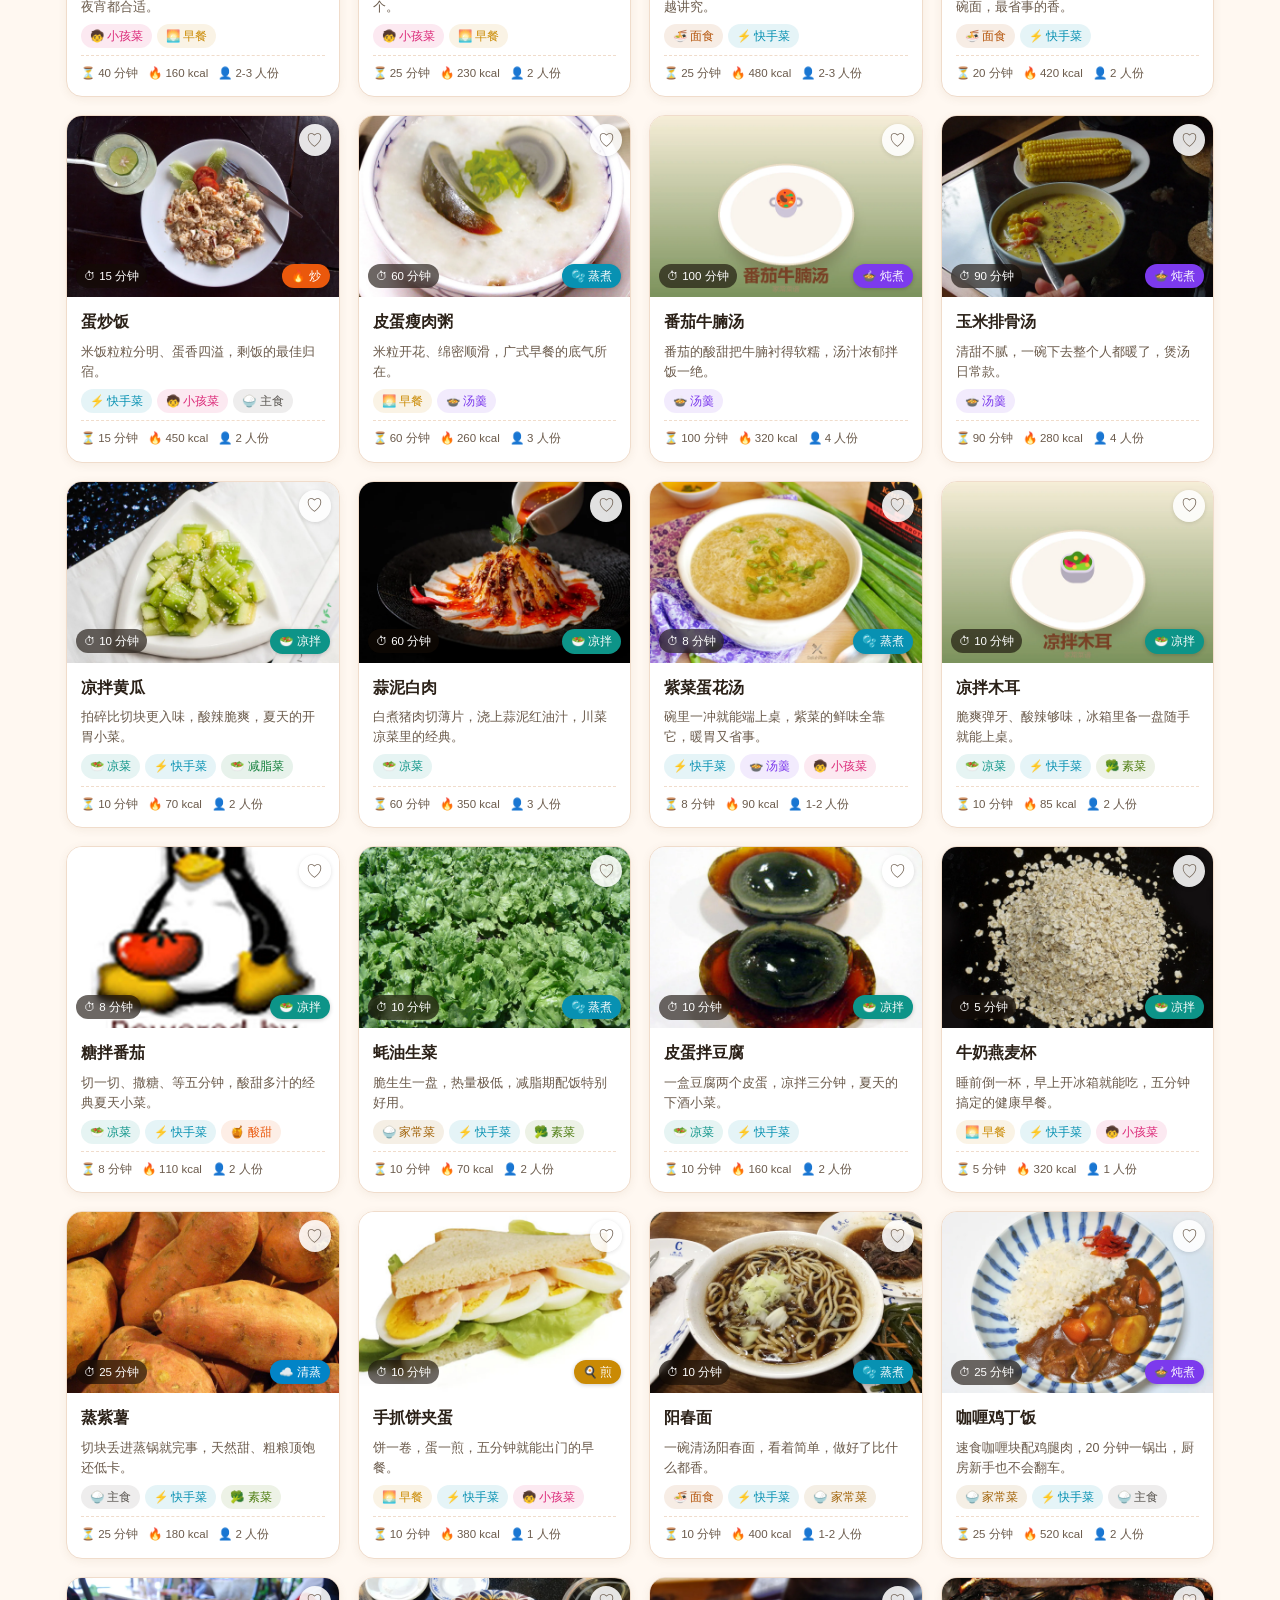
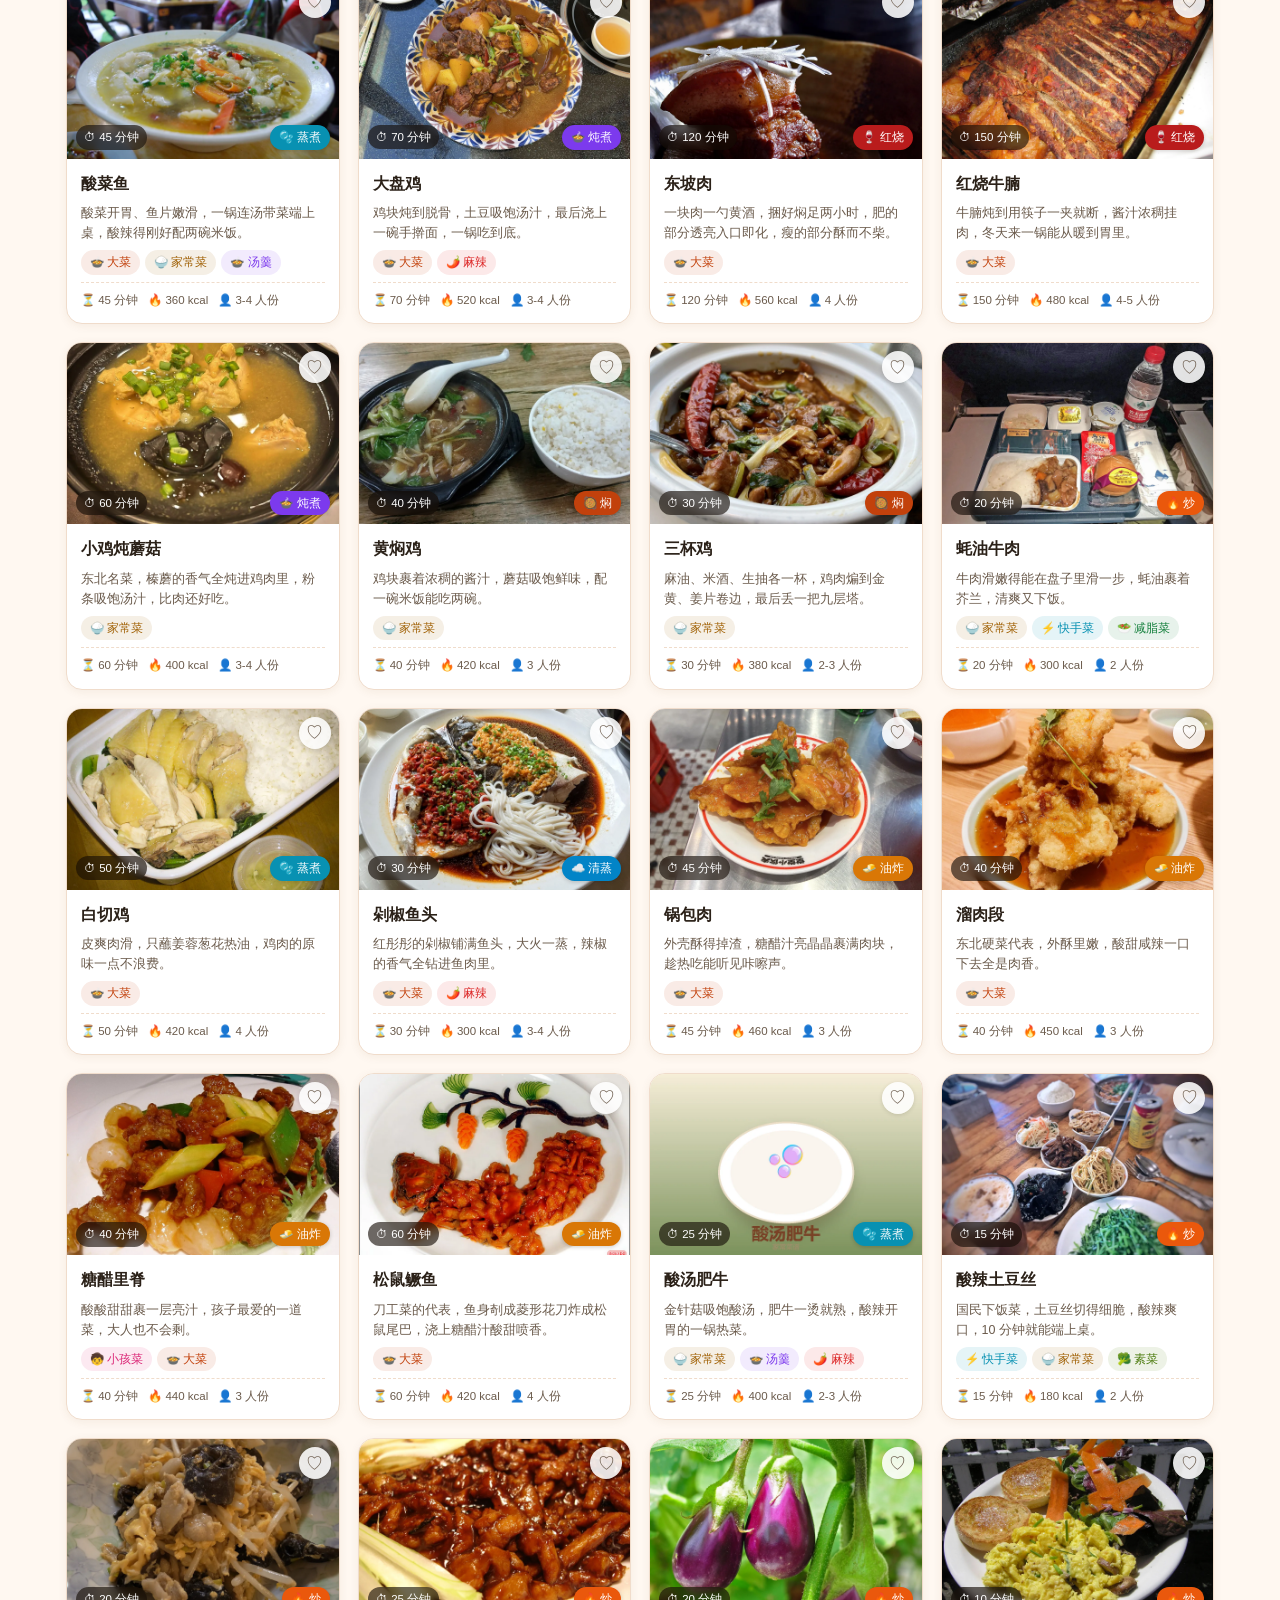
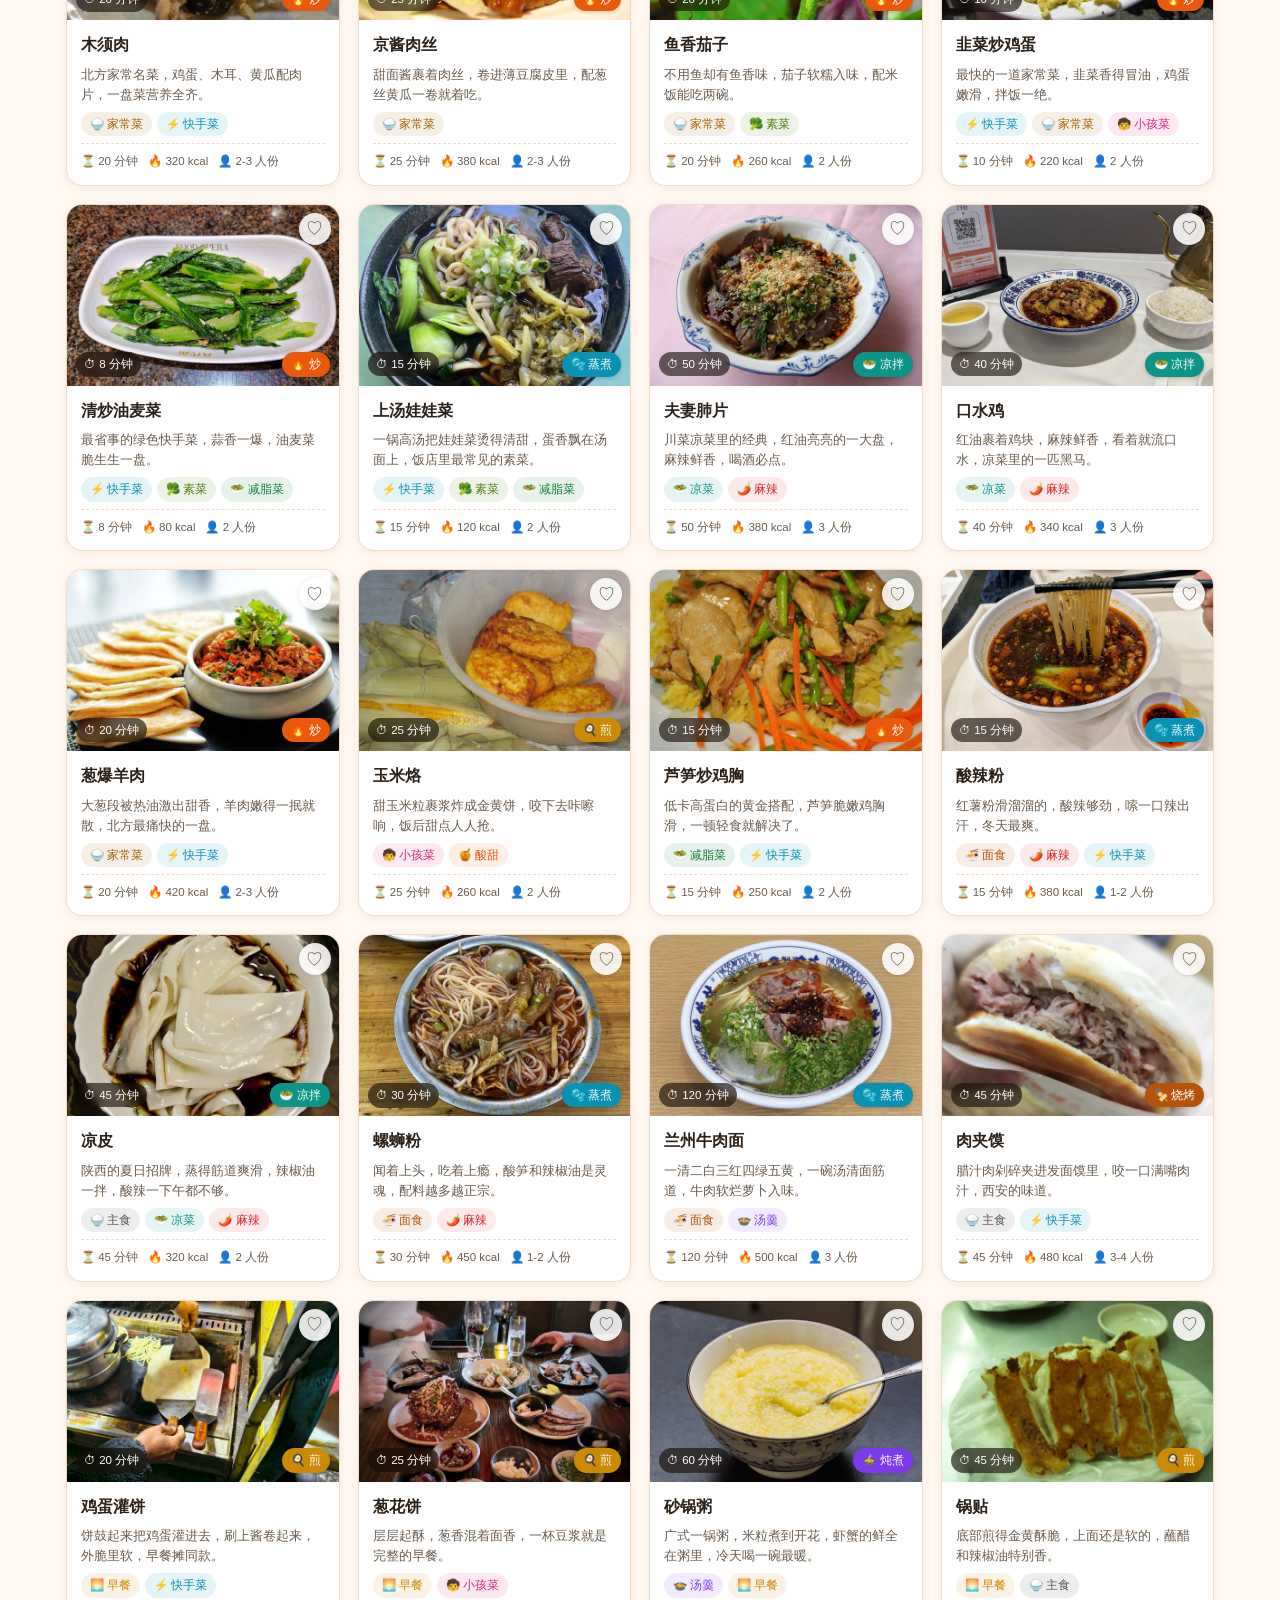
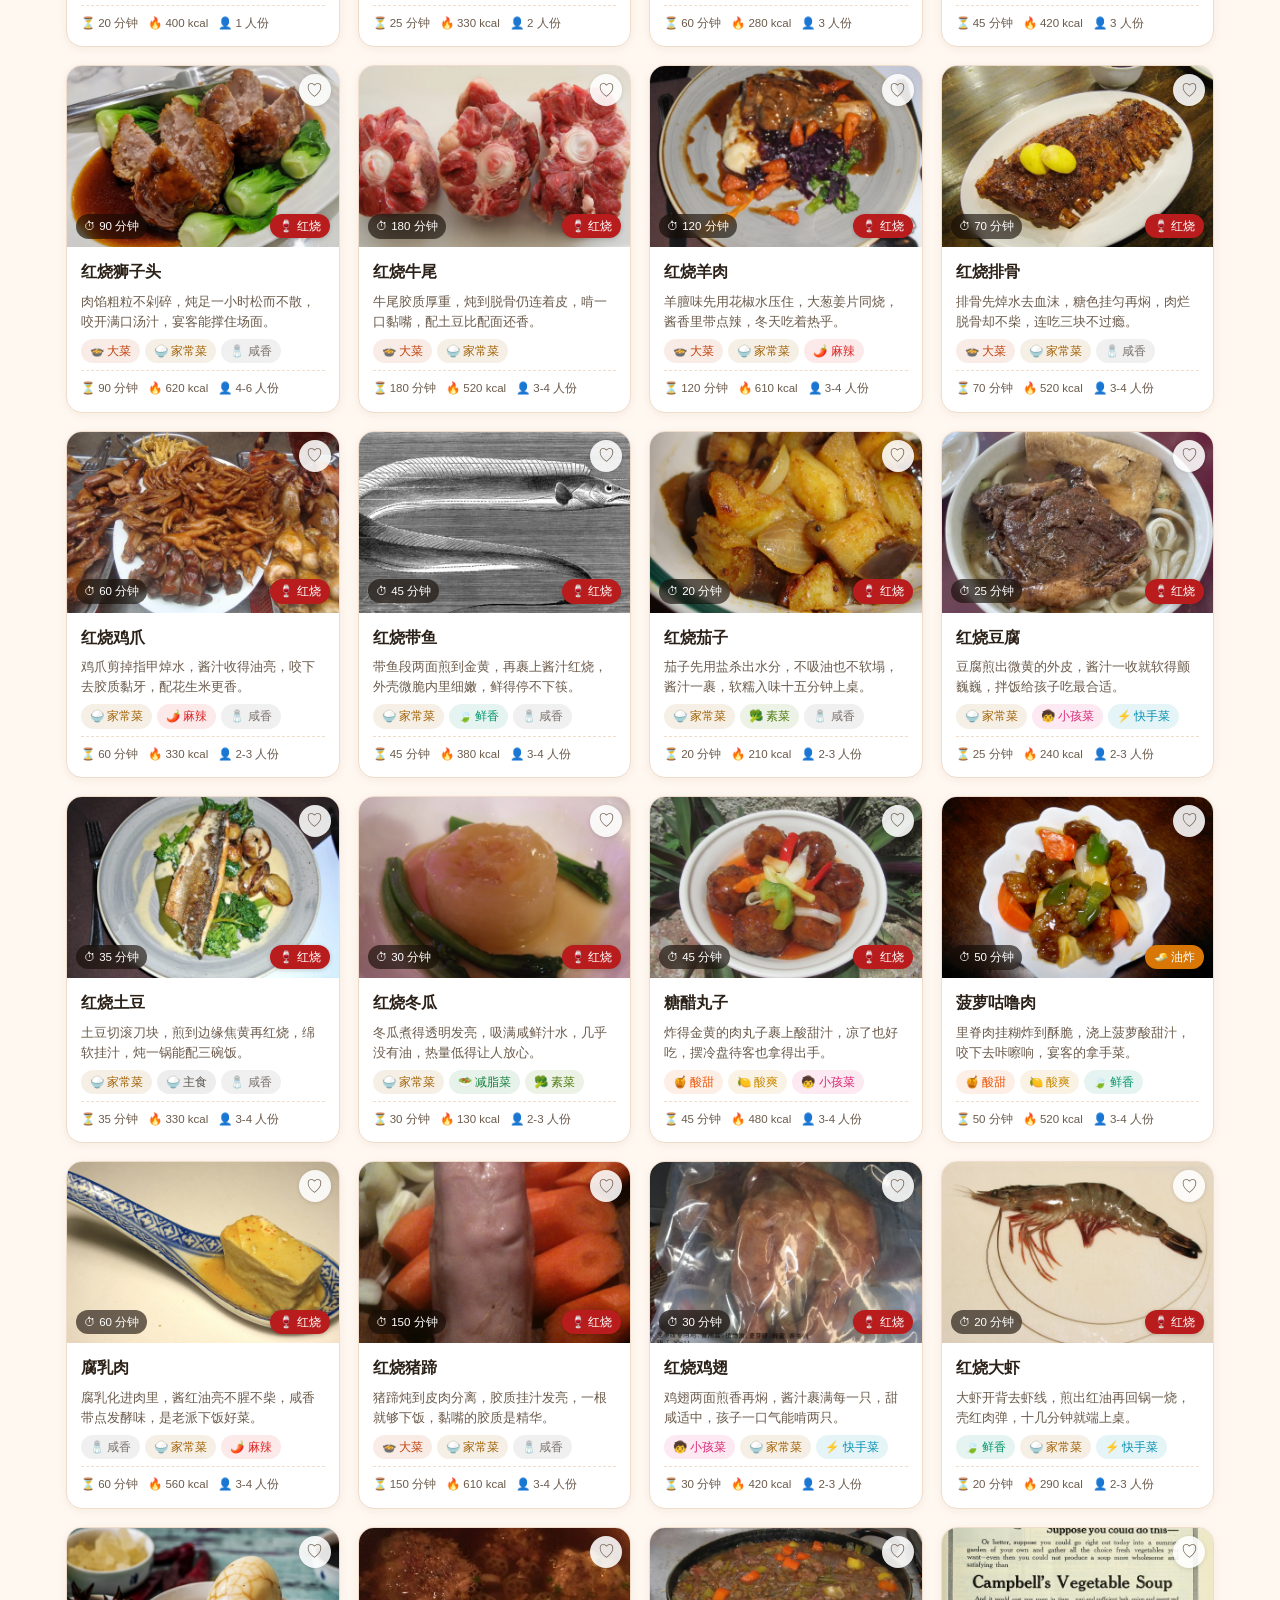
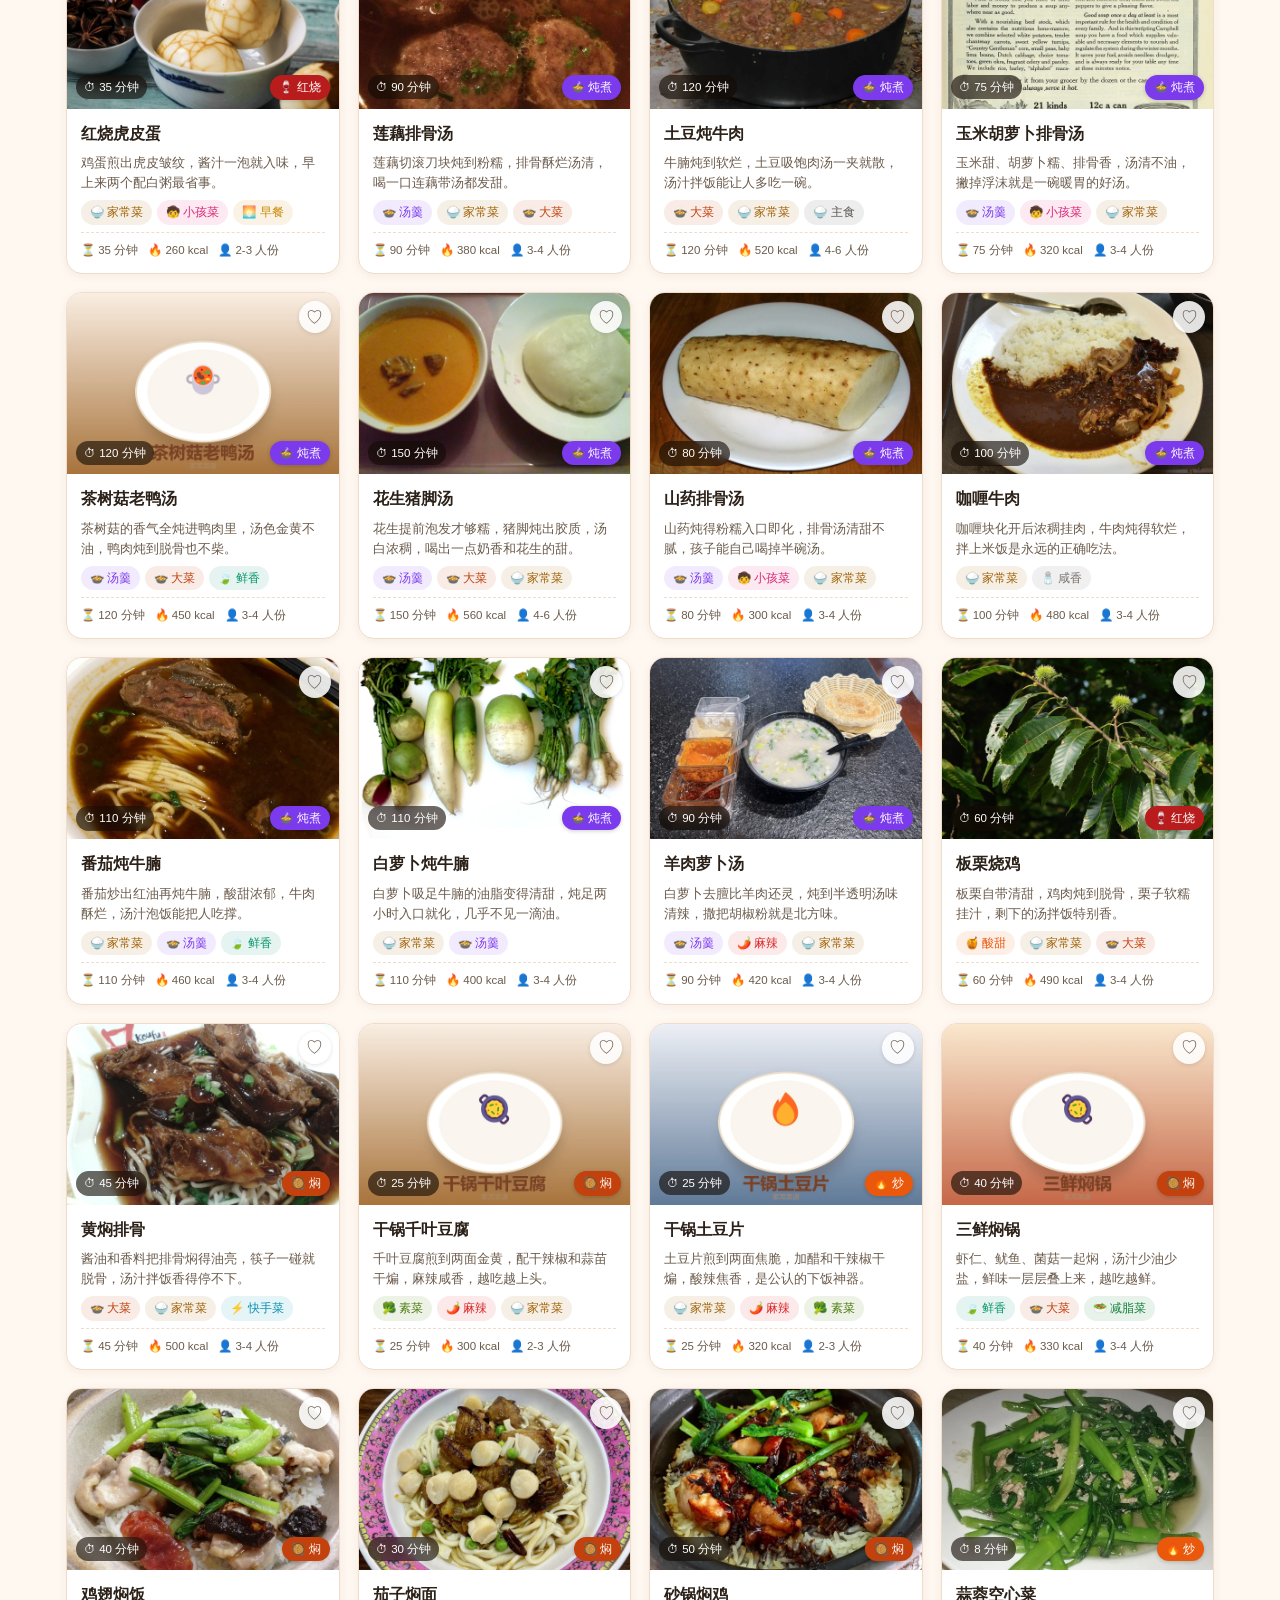
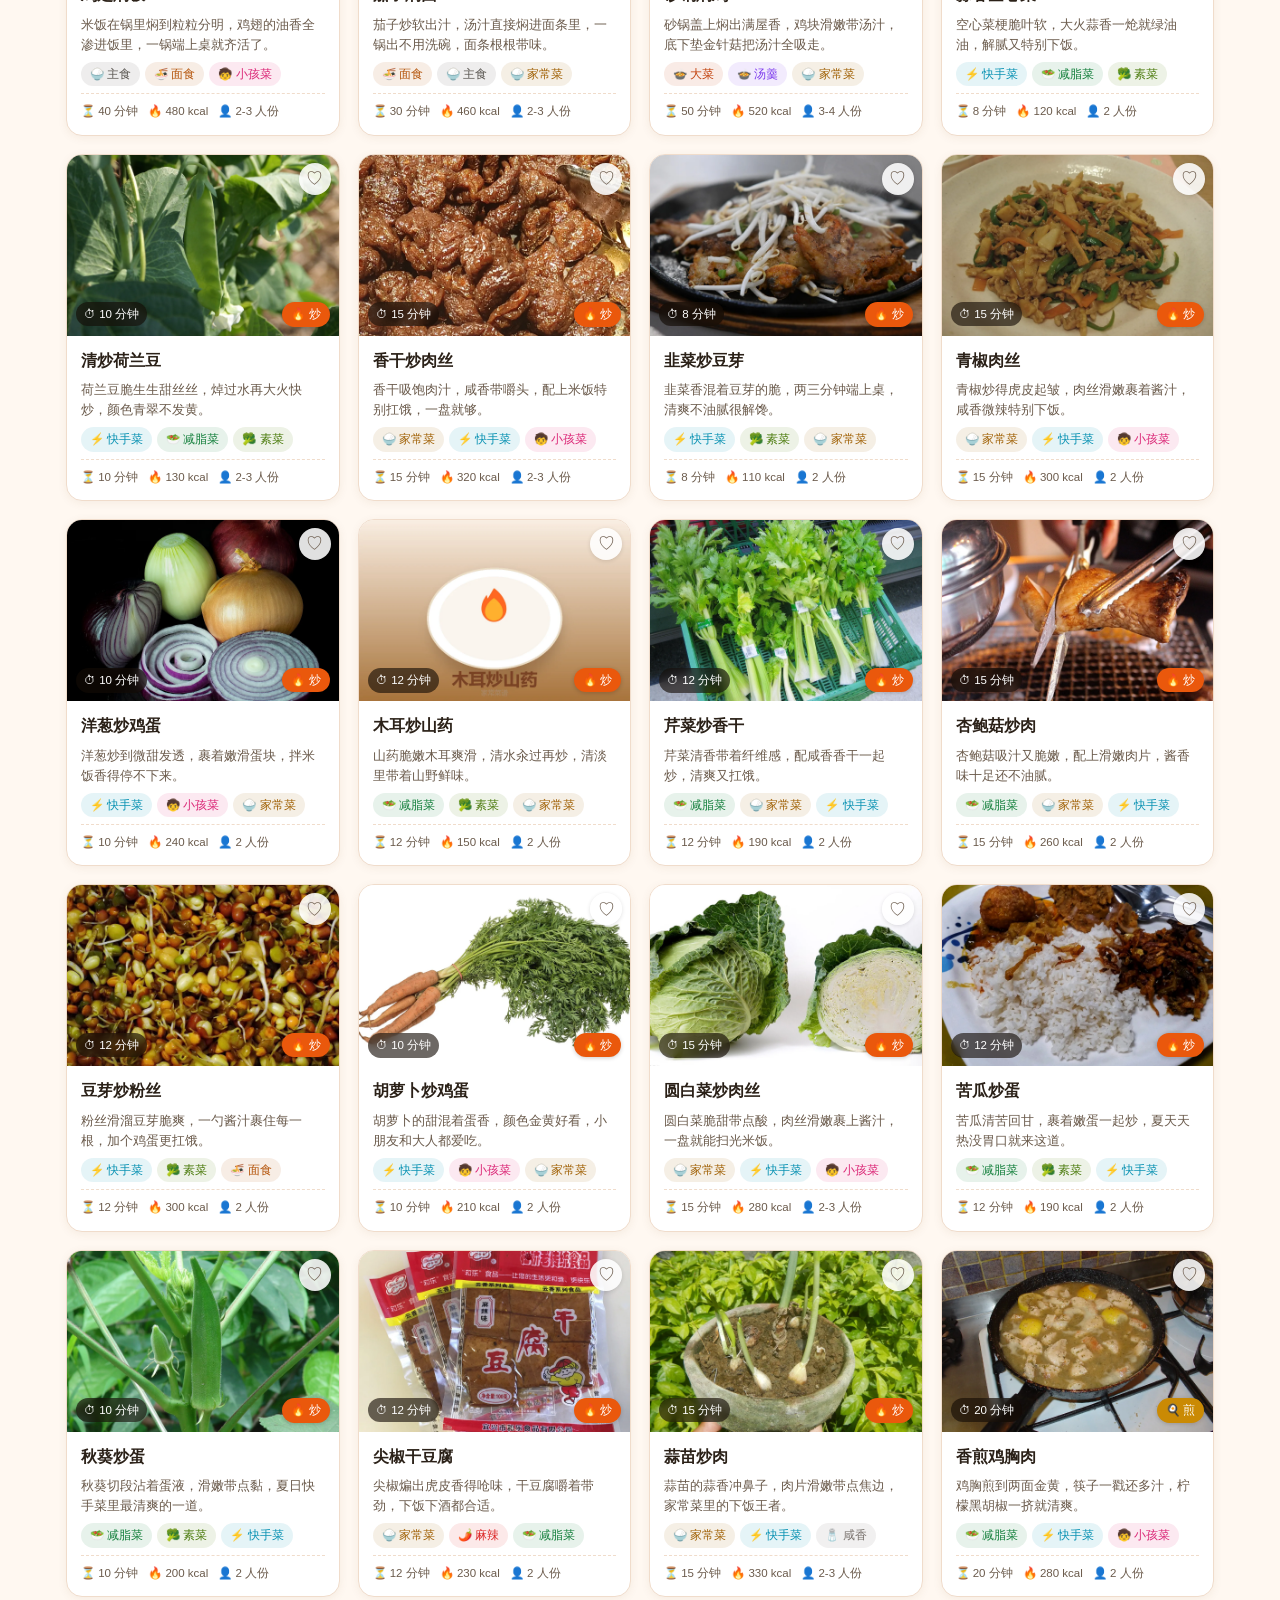
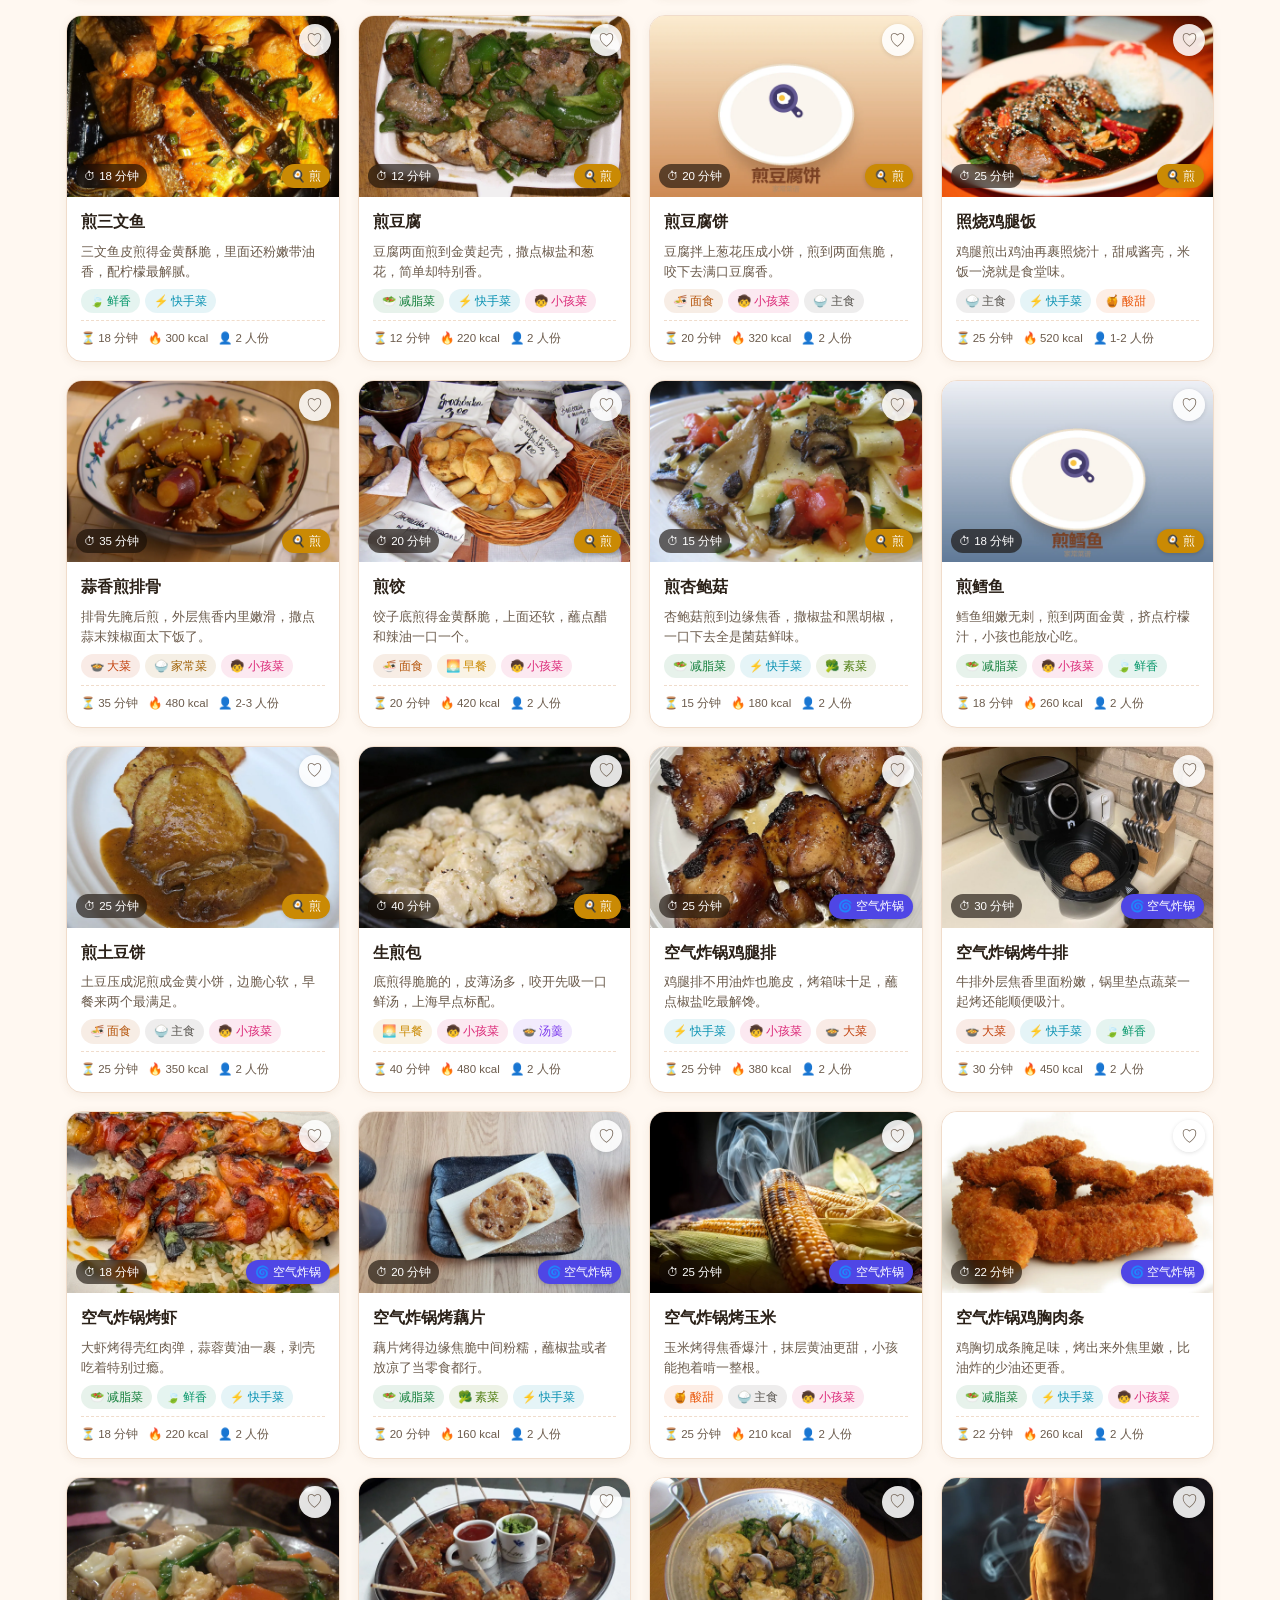
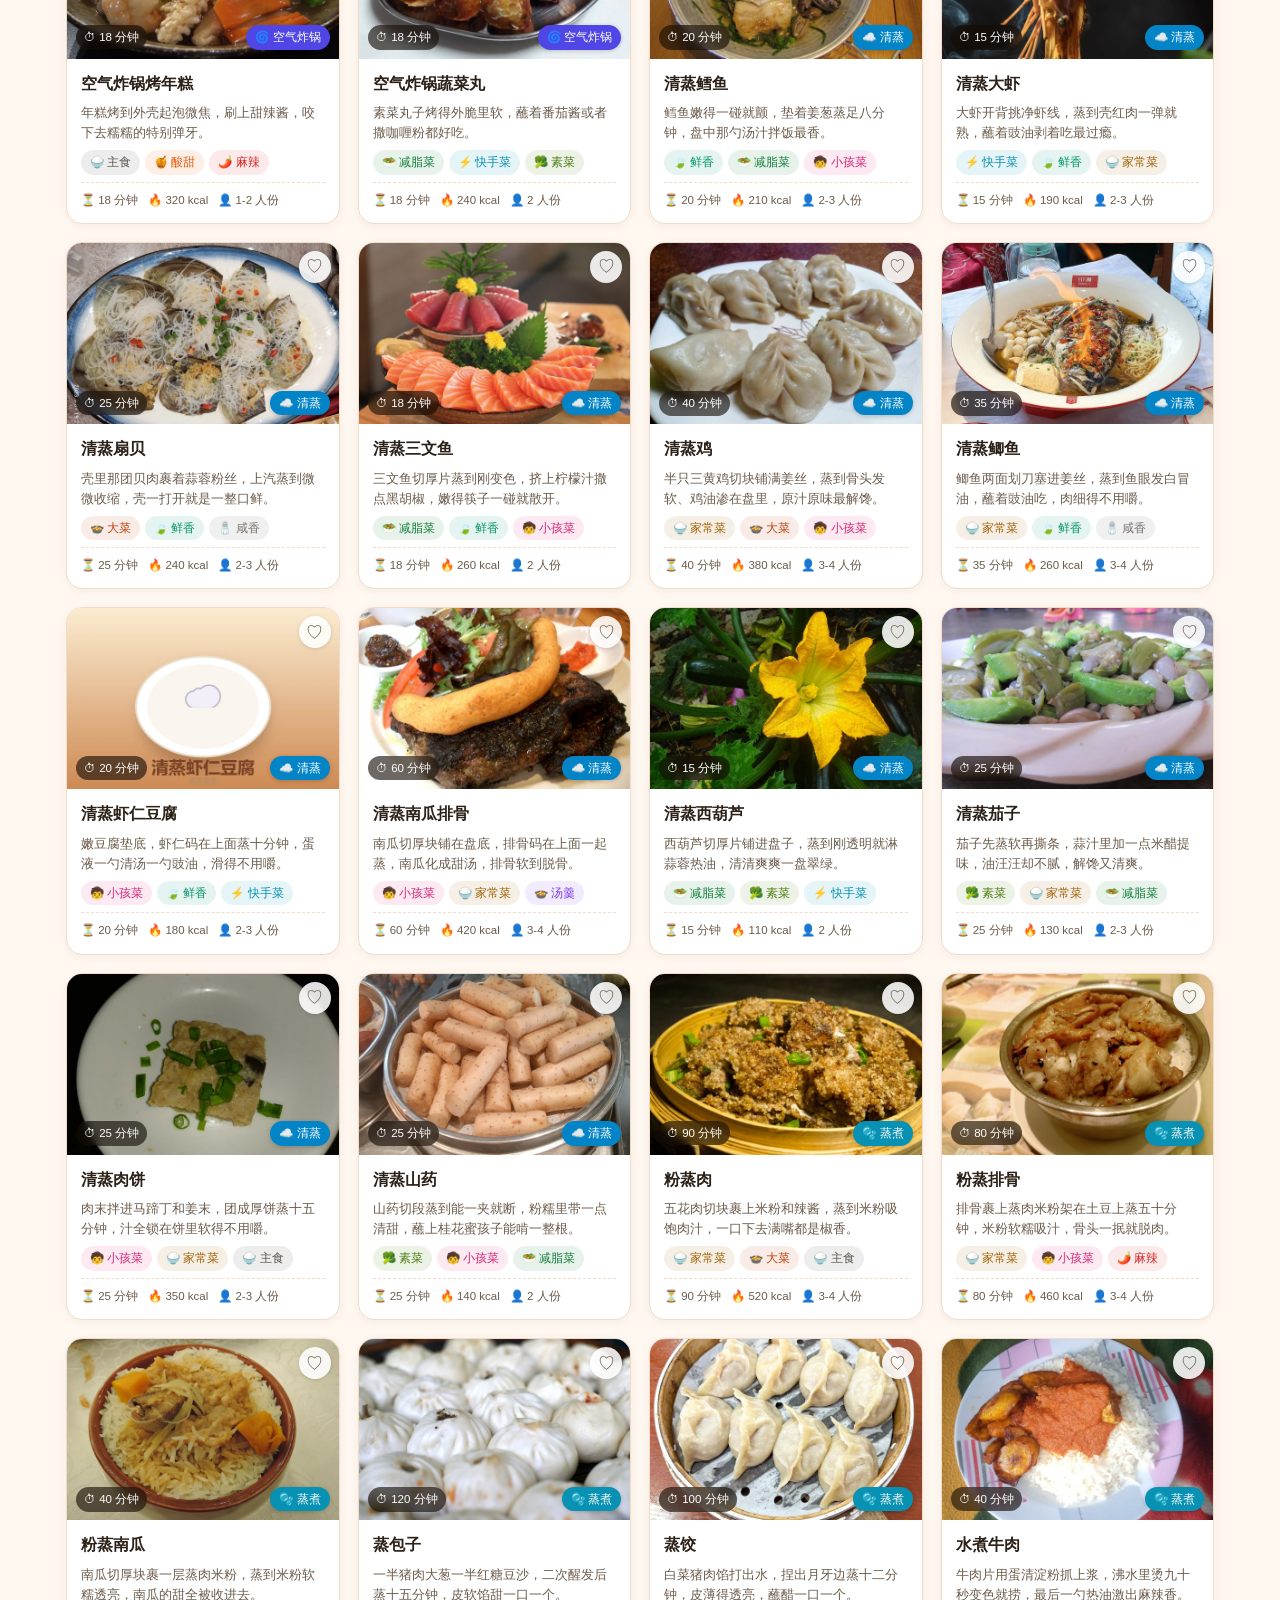
==== commit 9f13bb7e: "update" ====
--- a/recipe/index.html
+++ b/recipe/index.html
@@ -7,7 +7,7 @@
     <link rel="icon" type="image/svg+xml" href="./favicon.svg" />
     <meta name="description" content="私房菜谱 · 大菜、减脂菜、小孩菜家常做法" />
     <title>私房菜谱 · 首页</title>
-    <script type="module" crossorigin src="./assets/index-DafeTNTz.js"></script>
+    <script type="module" crossorigin src="./assets/index-DiEYsbgP.js"></script>
     <link rel="stylesheet" crossorigin href="./assets/index-Bd0nDFPo.css">
   </head>
   <body>
